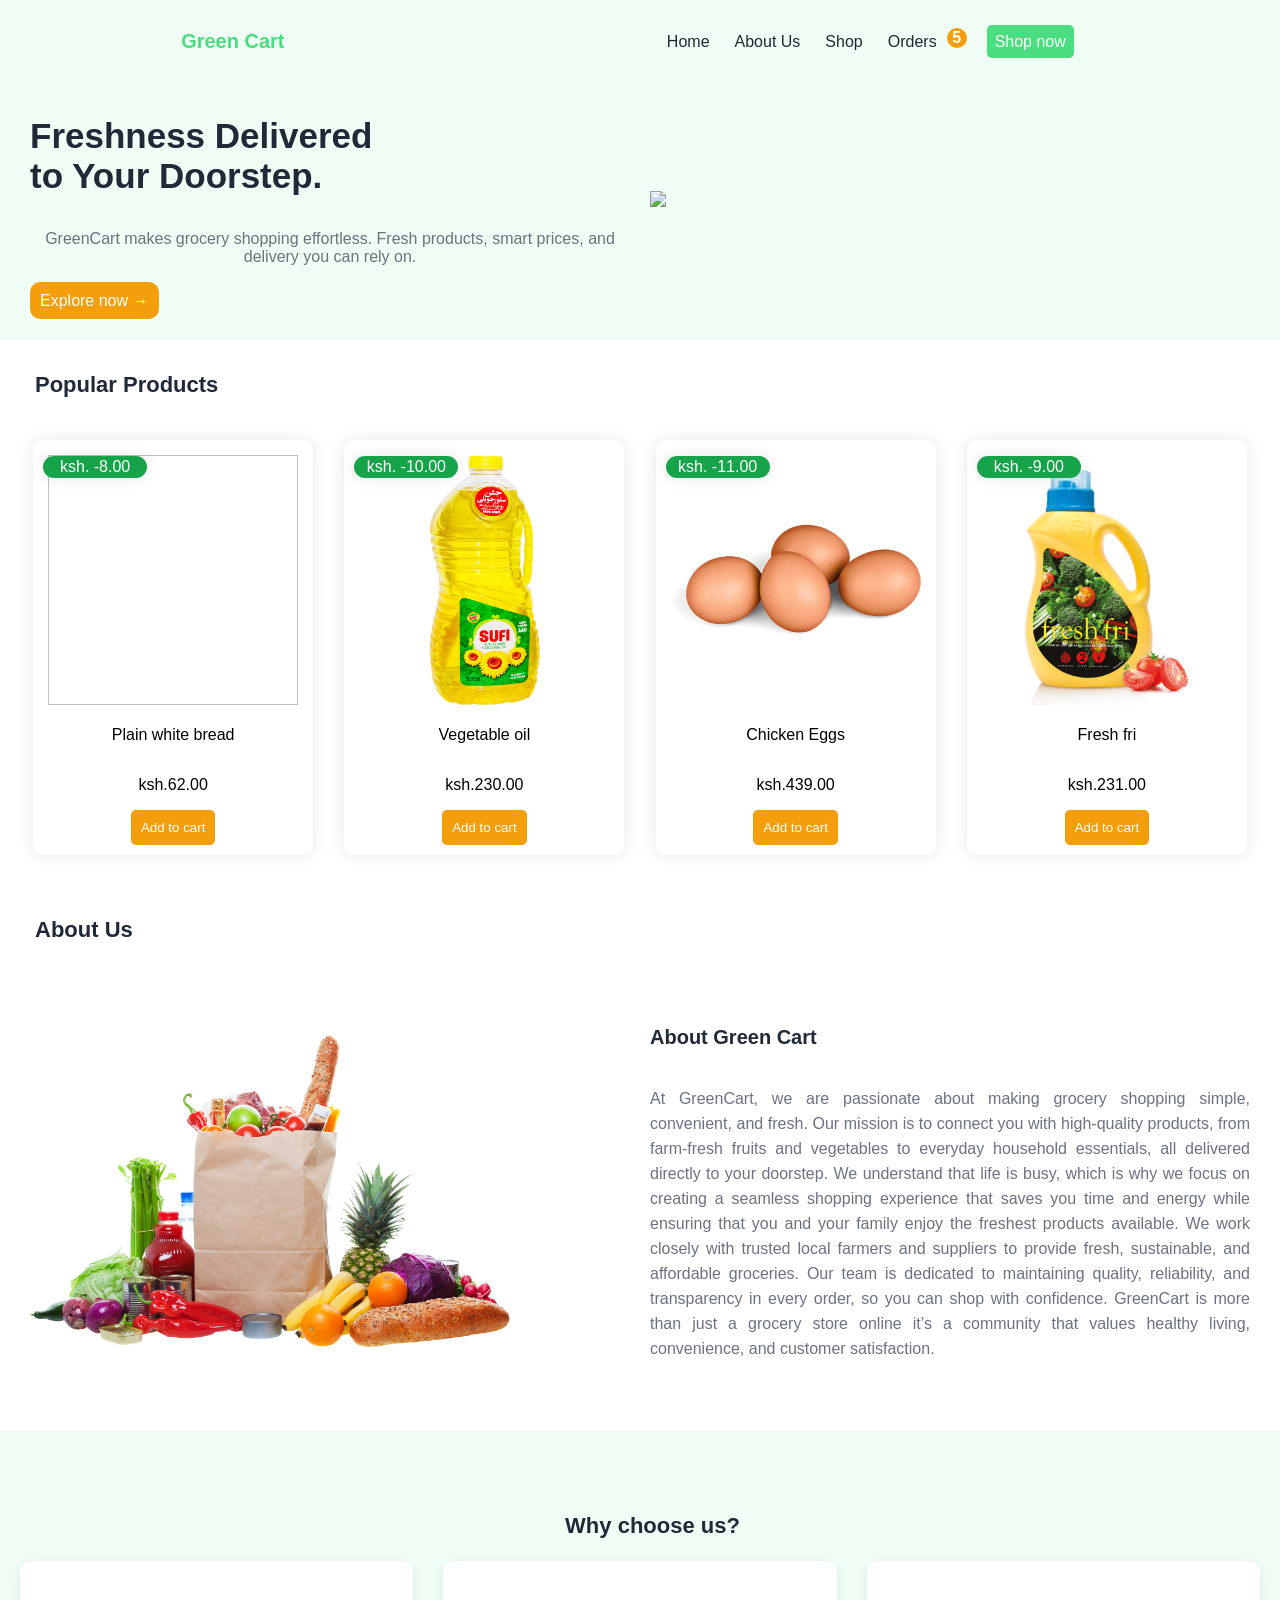
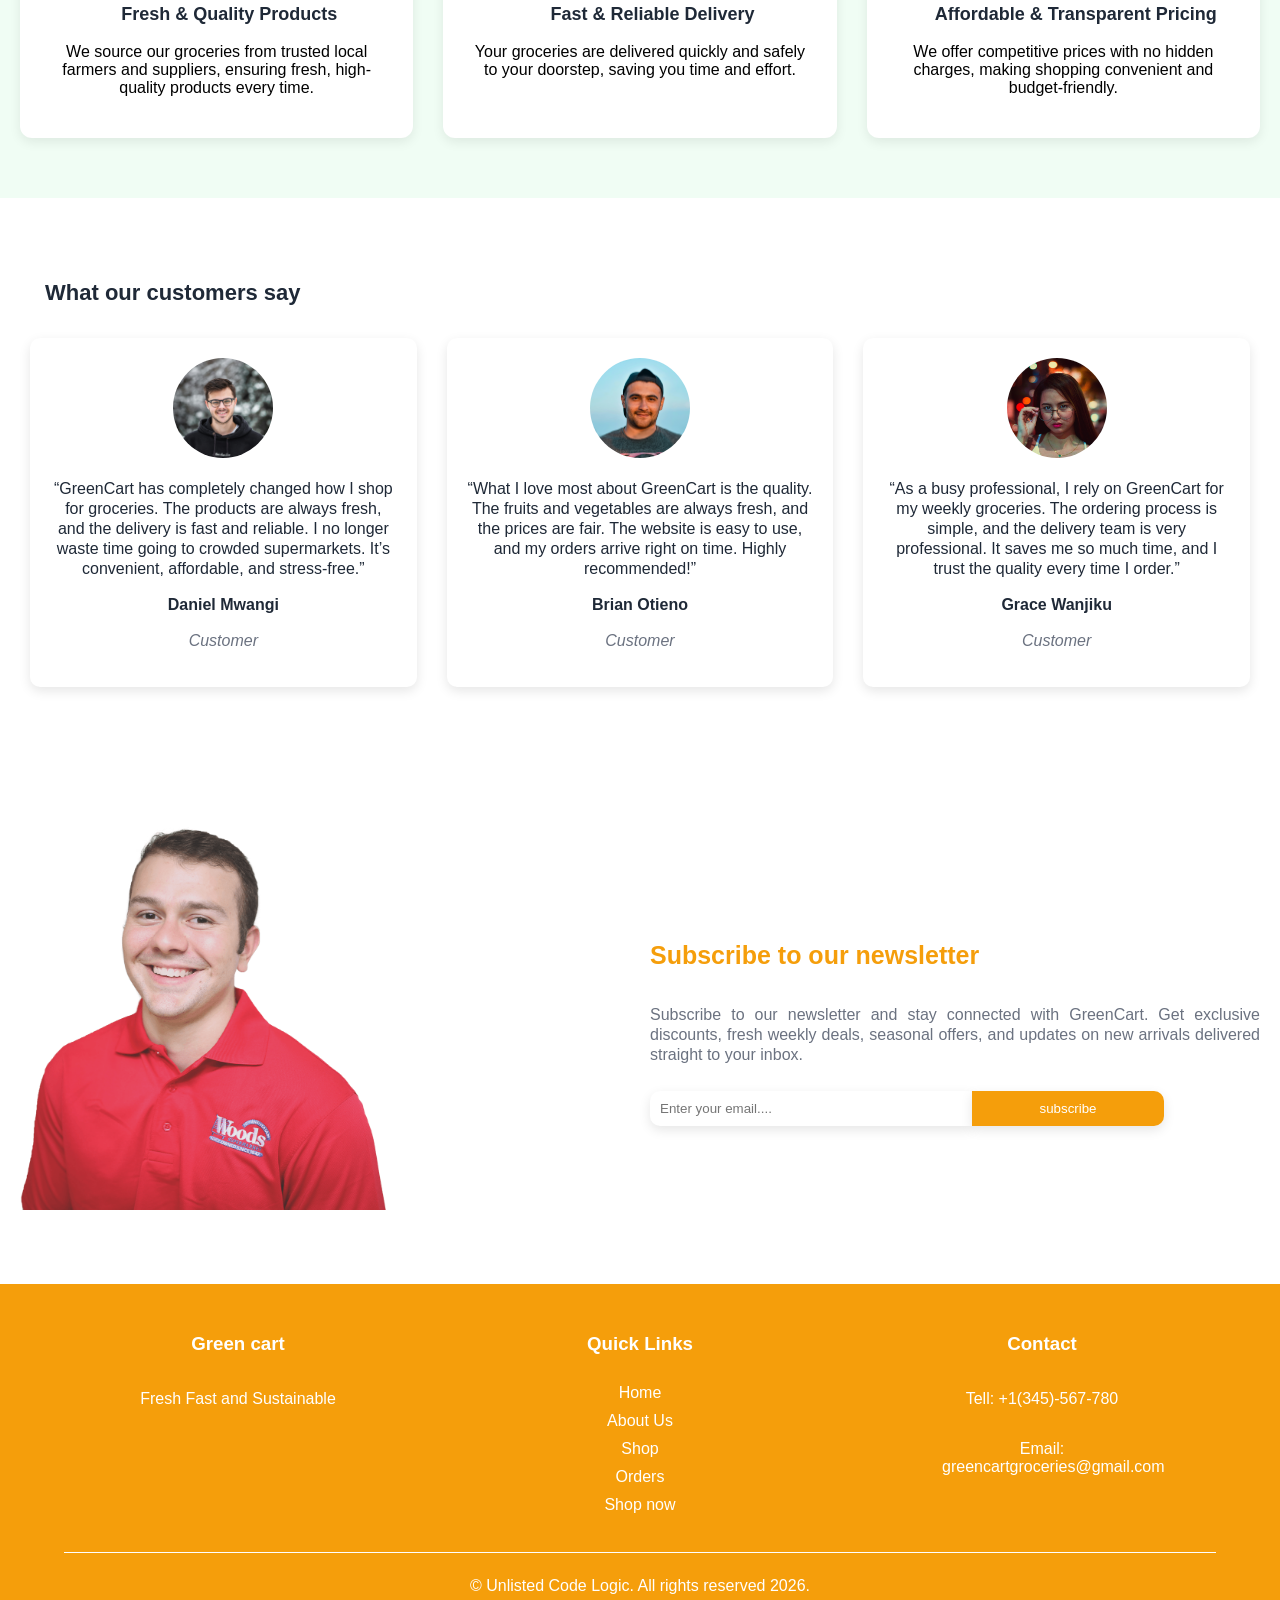
==== index.html @ 82d40ea7 "Added a flaticon" ====
<!doctype html>
<html lang="en">
  <head>
    <meta charset="UTF-8" />
    <meta name="viewport" content="width=device-width, initial-scale=1.0" />
    <title>Green Cart</title>
    <link rel="stylesheet" href="style.css" />
    <link
      rel="stylesheet"
      href="https://cdnjs.cloudflare.com/ajax/libs/font-awesome/7.0.1/css/all.min.css"
    />
    <link rel="shortcut icon" href="images/favicon.png" type="image/x-icon">
  </head>
  <body>
    <div class="container">
      <div class="navbar">
        <div class="logo-container">
          <h3>Green Cart</h3>
        </div>
        <input type="checkbox" id="sidebar-active">
        <label for="sidebar-active"><i class="fa-solid fa-bars-staggered"></i></label>
        <nav>
          <label for="sidebar-active"><i class="fa-solid fa-xmark"></i></label>
          <ul>
            <li><a href="#">Home</a></li>
            <li><a href="#">About Us</a></li>
            <li><a href="#">Shop</a></li>
            <li><a href="#">Orders</a></li>
            <li class="shopping-cart">
              <div class="cart-container">
                <p id="number-of-items">5</p>
                <i class="fa-solid fa-cart-shopping"></i>
              </div>
            </li>
            <li>
              <a href="#" class="shop-now">Shop now</a>
            </li>
          </ul>
        </nav>
      </div>
      <div class="row">
        <div class="col-1">
          <h1>Freshness Delivered <br />to Your Doorstep.</h1>
          <p>
            GreenCart makes grocery shopping effortless. Fresh products, smart
            prices, and delivery you can rely on.
          </p>
          <a href="#">Explore now &#8594;</a>
        </div>
        <div class="col-1">
          <img src="images/hero-image.png" />
        </div>
      </div>
    </div>
    <section class="popular-products">
      <h3>Popular Products</h3>
      <div class="products-container">
        <div class="product">
          <p class="lowered-price">ksh. -8.00</p>
          <img src="images/bread.png" />
          <p class="product-name">Plain white bread</p>
          <div class="rating">
            <i class="fa-solid fa-star"></i>
            <i class="fa-solid fa-star"></i>
            <i class="fa-solid fa-star"></i>
            <i class="fa-solid fa-star"></i>
            <i class="fa-regular fa-star"></i>
          </div>
          <p class="product-price">ksh.62.00</p>
          <button class="add-to-cart">Add to cart</button>
        </div>

        <div class="product">
          <p class="lowered-price">ksh. -10.00</p>
          <img src="images/cooking-oil.png" />
          <p class="product-name">Vegetable oil</p>
          <div class="rating">
            <i class="fa-solid fa-star"></i>
            <i class="fa-solid fa-star"></i>
            <i class="fa-solid fa-star"></i>
            <i class="fa-solid fa-star"></i>
            <i class="fa-regular fa-star"></i>
          </div>
          <p class="product-price">ksh.230.00</p>
          <button class="add-to-cart">Add to cart</button>
        </div>

        <div class="product">
          <p class="lowered-price">ksh. -11.00</p>
          <img src="images/eggs.png" />
          <p class="product-name">Chicken Eggs</p>
          <div class="rating">
            <i class="fa-solid fa-star"></i>
            <i class="fa-solid fa-star"></i>
            <i class="fa-solid fa-star"></i>
            <i class="fa-solid fa-star"></i>
            <i class="fa-regular fa-star"></i>
          </div>
          <p class="product-price">ksh.439.00</p>
          <button class="add-to-cart">Add to cart</button>
        </div>

        <div class="product">
          <p class="lowered-price">ksh. -9.00</p>
          <img src="images/freshfri_cooking-oil.png" />
          <p class="product-name">Fresh fri</p>
          <div class="rating">
            <i class="fa-solid fa-star"></i>
            <i class="fa-solid fa-star"></i>
            <i class="fa-solid fa-star"></i>
            <i class="fa-solid fa-star"></i>
            <i class="fa-regular fa-star"></i>
          </div>
          <p class="product-price">ksh.231.00</p>
          <button class="add-to-cart">Add to cart</button>
        </div>
      </div>
    </section>
    <section class="aboutus" id="aboutus">
      <h3>About Us</h3>
      <div class="row">
        <div class="col-1">
          <img src="images/aboutus.png" />
        </div>
        <div class="col-1">
          <h4>About Green Cart</h4>
          <p>
            At GreenCart, we are passionate about making grocery shopping
            simple, convenient, and fresh. Our mission is to connect you with
            high-quality products, from farm-fresh fruits and vegetables to
            everyday household essentials, all delivered directly to your
            doorstep. We understand that life is busy, which is why we focus on
            creating a seamless shopping experience that saves you time and
            energy while ensuring that you and your family enjoy the freshest
            products available. We work closely with trusted local farmers and
            suppliers to provide fresh, sustainable, and affordable groceries.
            Our team is dedicated to maintaining quality, reliability, and
            transparency in every order, so you can shop with confidence.
            GreenCart is more than just a grocery store online it’s a community
            that values healthy living, convenience, and customer satisfaction.
          </p>
        </div>
      </div>
    </section>
    <section class="why-choose-us">
      <h3>Why choose us?</h3>
      <div class="reasons">
        <div class="reason-card">
          <i class="fas fa-leaf"></i>
          <h3>Fresh & Quality Products</h3>
          <p>
            We source our groceries from trusted local farmers and suppliers,
            ensuring fresh, high-quality products every time.
          </p>
        </div>
        <div class="reason-card">
          <i class="fas fa-truck"></i>
          <h3>Fast & Reliable Delivery</h3>
          <p>
            Your groceries are delivered quickly and safely to your doorstep,
            saving you time and effort.
          </p>
        </div>
        <div class="reason-card">
          <i class="fas fa-wallet"></i>
          <h3>Affordable & Transparent Pricing</h3>
          <p>
            We offer competitive prices with no hidden charges, making shopping
            convenient and budget-friendly.
          </p>
        </div>
      </div>
    </section>
    <section class="testimonial">
      <h3>What our customers say</h3>
      <div class="testimonials">
        <div class="testimonial-card">
          <img src="images/customer-01.jpg" />
          <p>
            “GreenCart has completely changed how I shop for groceries. The
            products are always fresh, and the delivery is fast and reliable. I
            no longer waste time going to crowded supermarkets. It’s convenient,
            affordable, and stress-free.”
          </p>
          <p class="customer-name">Daniel Mwangi</p>
          <p class="customer-role">Customer</p>
        </div>
        <div class="testimonial-card">
          <img src="images/customer-02.jpg" />
          <p>
            “What I love most about GreenCart is the quality. The fruits and
            vegetables are always fresh, and the prices are fair. The website is
            easy to use, and my orders arrive right on time. Highly
            recommended!”
          </p>
          <p class="customer-name">Brian Otieno</p>
          <p class="customer-role">Customer</p>
        </div>
        <div class="testimonial-card">
          <img src="images/customer-03.jpg" />
          <p>
            “As a busy professional, I rely on GreenCart for my weekly
            groceries. The ordering process is simple, and the delivery team is
            very professional. It saves me so much time, and I trust the quality
            every time I order.”
          </p>
          <p class="customer-name">Grace Wanjiku</p>
          <p class="customer-role">Customer</p>
        </div>
      </div>
    </section>
    <section class="newsletter">
      <div class="row">
        <div class="col-1">
          <img src="images/newsletter.png" />
        </div>
        <div class="col-1">
          <h3>Subscribe to our newsletter</h3>
          <p>
            Subscribe to our newsletter and stay connected with GreenCart. Get
            exclusive discounts, fresh weekly deals, seasonal offers, and
            updates on new arrivals delivered straight to your inbox.
          </p>
          <div class="email-container">
            <input type="email" placeholder="Enter your email...." />
            <button>subscribe</button>
          </div>
        </div>
      </div>
    </section>
    <footer>
      <div class="row">
        <div class="green-cart card">
          <h3>Green cart</h3>
          <p>Fresh Fast and Sustainable</p>
        </div>
        <div class="quick-links card">
          <h3>Quick Links</h3>
          <ul>
            <li><a href="#">Home</a></li>
            <li><a href="#">About Us</a></li>
            <li><a href="#">Shop</a></li>
            <li><a href="#">Orders</a></li>
            <li><a href="#">Shop now</a></li>
          </ul>
        </div>
        <div class="contact-info card">
          <h3>Contact</h3>
          <p>Tell: +1(345)-567-780</p>
          <p>Email: greencartgroceries@gmail.com</p>
        </div>
      </div>
      <hr />
      <p>&copy; Unlisted Code Logic. All rights reserved 2026.</p>
    </footer>
    <script src="main.js"></script>
  </body>
</html>
---- style.css ----
:root {
  /* Primary Brand Colors */
  --primary-green: #16a34a;
  --primary-green-hover: #15803d;
  --secondary-green: #4ade80;

  /*  Accent Color */
  --accent-orange: #f59e0b;

  /*  Background Colors */
  --bg-light: #f0fdf4;
  --bg-white: #ffffff;

  /* Text Colors */
  --text-dark: #1f2937;
  --text-muted: #6b7280;

  /*  Border / Subtle UI */
  --border-light: #e5e7eb;
}
::-webkit-scrollbar {
  width: 0;
}
body {
  height: 100vh;
  width: 100vw;
  margin: 0;
  padding: 0;
  overflow: none;
}
.container {
  padding: 10px;
  background: var(--bg-light);
}
.navbar {
  display: flex;
  align-items: center;
  justify-content: space-around;
}
.navbar input {
  display: none;
}
.navbar label {
  display: none;
}
.navbar label i {
  font-size: 22px;
  color: var(--secondary-green);
}
.navbar .logo-container h3 {
  font-family: sans-serif;
  font-weight: bolder;
  font-size: 20px;
  color: var(--secondary-green);
}

nav ul {
  display: flex;
  align-items: center;
}
nav ul .shop-now {
  padding: 8px;
  color: #fff;
  border-radius: 5px;
  background: var(--secondary-green);
}

nav ul li {
  margin-right: 25px;
  list-style-type: none;
  transition: all .1s;
}
nav ul .cart-container {
  position: relative;
  cursor: pointer;
}
nav ul .cart-container p {
  position: absolute;
  background: var(--accent-orange);
  height: 20px;
  width: 20px;
  display: flex;
  align-items: center;
  justify-content: center;
  font-family: sans-serif;
  font-weight: 700;
  color: #fff;
  border-radius: 50%;
  top: -30px;
  right: -5px;
}
nav ul .cart-container i {
  font-size: 22px;
  color: var(--text-muted);
}

nav ul li a {
  text-decoration: none;
  font-family: sans-serif;
  color: var(--text-dark);
}

.row {
  display: flex;
  align-items: center;
  justify-content: space-between;
  padding: 10px;
}
.col-1 {
  flex-basis: 90%;
  padding: 10px;
  min-width: 300px;
}
.col-1 img {
  max-width: 80%;
  padding: 50px 0;
  margin: 0 auto;
}
.col-1 h1 {
  color: var(--text-dark);
  font-family: sans-serif;
  font-size: 35px;
}
.col-1 p {
  font-family: sans-serif;
  color: var(--text-muted);
  padding: 10px 0;
  text-align: center;
}
.col-1 a {
  margin-top: 20px;
  padding: 10px;
  text-decoration: none;
  font-family: sans-serif;
  background-color: var(--accent-orange);
  border-radius: 10px;
  color: #fff;
}
.col-1 a:hover {
  opacity: 0.7;
}

.popular-products {
  padding: 10px;
}
.products-container {
  display: grid;
  place-items: center;
  grid-template-columns: repeat(auto-fit, minmax(250px, 1fr));
  gap: 25px;
  padding: 20px;
}
.popular-products h3 {
  font-family: sans-serif;
  font-size: 22px;
  color: var(--text-dark);
  margin-left: 25px;
}

.products-container .product {
  background: #fff;
  padding: 10px;
  border-radius: 10px;
  display: flex;
  align-items: center;
  flex-direction: column;
  position: relative;
  font-family: sans-serif;
  box-shadow: 0px 0px 15px 0px rgba(0, 0, 0, 0.1);
}
.products-container .product .lowered-price {
  padding: 2px;
  width: 100px;
  position: absolute;
  text-align: center;
  border-radius: 20px;
  color: #fff;
  font-family: sans-serif;
  left: 10px;
  top: 0px;
  box-shadow: 0px 0px 15px 0px rgba(0, 0, 0, 0.1);
  background-color: var(--primary-green);
}
.product .rating .fa-solid {
  color: #ffca2b;
}
.product button {
  padding: 10px;
  border: none;
  outline: none;
  cursor: pointer;
  color: #fff;
  border-radius: 5px;
  background: var(--accent-orange);
}
.product img {
  width: 250px;
  height: 250px;
  object-fit: contain;
  padding: 5px;
}
.aboutus {
  padding: 10px;
}
.aboutus h3 {
  font-family: sans-serif;
  color: var(--text-dark);
  margin-left: 25px;
  font-size: 22px;
}
.aboutus .row .col-1 img {
  width: 80%;
}
.aboutus .row .col-1 h4 {
  font-family: sans-serif;
  color: var(--text-dark);
  font-size: 20px;
}
.aboutus .row .col-1 p {
  text-align: justify;
  line-height: 25px;
}

.why-choose-us {
  padding: 60px 20px;
  background: var(--bg-light);
  text-align: center;
}
.why-choose-us h3 {
  font-family: sans-serif;
  color: var(--text-dark);
  margin-left: 25px;
  font-size: 22px;
}
.why-choose-us .reasons {
  display: grid;
  grid-template-columns: repeat(auto-fit, minmax(250px, 1fr));
  gap: 30px;
}
.reasons .reason-card {
  background: var(--bg-white);
  padding: 25px;
  border-radius: 12px;
  box-shadow: 0 4px 12px rgba(0, 0, 0, 0.08);
  transition: transform 0.2s ease;
  font-family: sans-serif;
}
.reasons .reason-card h3 {
  font-size: 18px;
  color: var(--text-dark);
}
.reasons .reason-card i {
  font-size: 30px;
  color: var(--accent-orange);
}
.testimonial {
  padding: 60px 20px;
  background-color: var(--bg-white);
}
.testimonial h3 {
  font-family: sans-serif;
  color: var(--text-dark);
  margin-left: 25px;
  font-size: 22px;
}

.testimonials {
  display: grid;
  grid-template-columns: repeat(auto-fit, minmax(250px, 1fr));
  gap: 30px;
  padding: 10px;
}
.testimonial-card {
  padding: 20px;
  text-align: center;
  background-color: var(--bg-white);
  font-family: sans-serif;
  color: var(--text-dark);
  border-radius: 10px;
  line-height: 20px;
  box-shadow: 0 4px 12px rgba(0, 0, 0, 0.1);
}
.testimonial-card img {
  height: 100px;
  width: 100px;
  border-radius: 50%;
  object-fit: cover;
}
.testimonial-card .customer-name {
  font-weight: 800;
}
.testimonial-card .customer-role {
  font-style: italic;
  color: var(--text-muted);
}

.newsletter .col-1 img {
  width: 60%;
  margin: 0 auto;
}
.newsletter .col-1 h3 {
  font-size: 25px;
  font-family: sans-serif;
  color: var(--accent-orange);
}
.newsletter .col-1 p {
  color: var(--text-muted);
  line-height: 20px;
  text-align: justify;
}
.newsletter .email-container {
  width: 90%;
  display: flex;
}
.newsletter .email-container input {
  width: 55%;
  padding: 10px;
  border: none;
  outline: none;
  border-bottom-left-radius: 10px;
  border-top-left-radius: 10px;
  box-shadow: 0 4px 12px rgba(0, 0, 0, 0.1);
}
.newsletter .email-container button {
  width: 35%;
  border: none;
  outline: none;
  border-bottom-right-radius: 10px;
  border-top-right-radius: 10px;
  background-color: var(--accent-orange);
  color: #fff;
  cursor: pointer;
  box-shadow: 0 4px 12px rgba(0, 0, 0, 0.1);
}
footer {
  width: 100%;
  display: flex;
  flex-direction: column;
  align-items: center;
  justify-content: center;
  font-family: sans-serif;
  margin: 0 auto;
  background: var(--accent-orange);
}
footer hr {
  width: 90%;
  border: none;
  height: 1px;
  background-color: #fff;
}
footer .row {
  padding: 20px;
}
footer .row .card {
  width: 100%;
  padding: 10px;
  display: flex;
  text-align: center;
  flex-direction: column;
}
footer p {
  color: #fff;
}
footer .row .card h3 {
  color: #fff;
}
footer .row .card p {
  color: #fff;
}

footer .row .quick-links ul {
  width: 40%;
  margin: 0 auto;
  list-style-type: none;
  display: flex;
  gap: 10px;
  flex-direction: column;
  align-items: center;
  justify-content: center;
  padding: 10px;
}
footer .row .quick-links ul a {
  text-decoration: none;
  color: #fff;
}
@media (min-width: 800px) {
  footer .row {
    width: 80%;
    display: flex;
    gap: 30px;
    align-items: center;
  }
  footer .row .card {
    width: 200px;
    height: 200px;
  }
}
@media (max-width: 768px) {
  .navbar nav {
    width: 150px;
    height: auto;
    position: absolute;
    background: var(--bg-white);
    box-shadow: 0 4px 12px rgba(0, 0, 0, 0.1);
    top: 5%;
    right: 10%;
    scale: 0;
    border-top-left-radius: 20px;
    border-bottom-right-radius: 20px;

    transition: all .2s;
  }
  .navbar #sidebar-active:checked ~ nav{
    scale: 1;
  }
    .navbar label{
    display: flex;
    cursor: pointer;
  }
  .navbar nav label {
    font-size: 20px;
    position: absolute;
    padding: 10px;
  }
  .navbar nav .shop-now,
  .shopping-cart {
    display: none;
  }

  .navbar nav ul {
    display: flex;
    flex-direction: column;
    gap: 20px;
  }
  .navbar nav ul li:hover{
    border-bottom: 2px solid var(--accent-orange);
  }

  .row {
    display: flex;
    align-items: center;
    padding: 10px;
    flex-direction: column;
  }
  .col-1 {
    display: flex;
    align-items: center;
    flex-direction: column;
  }
}
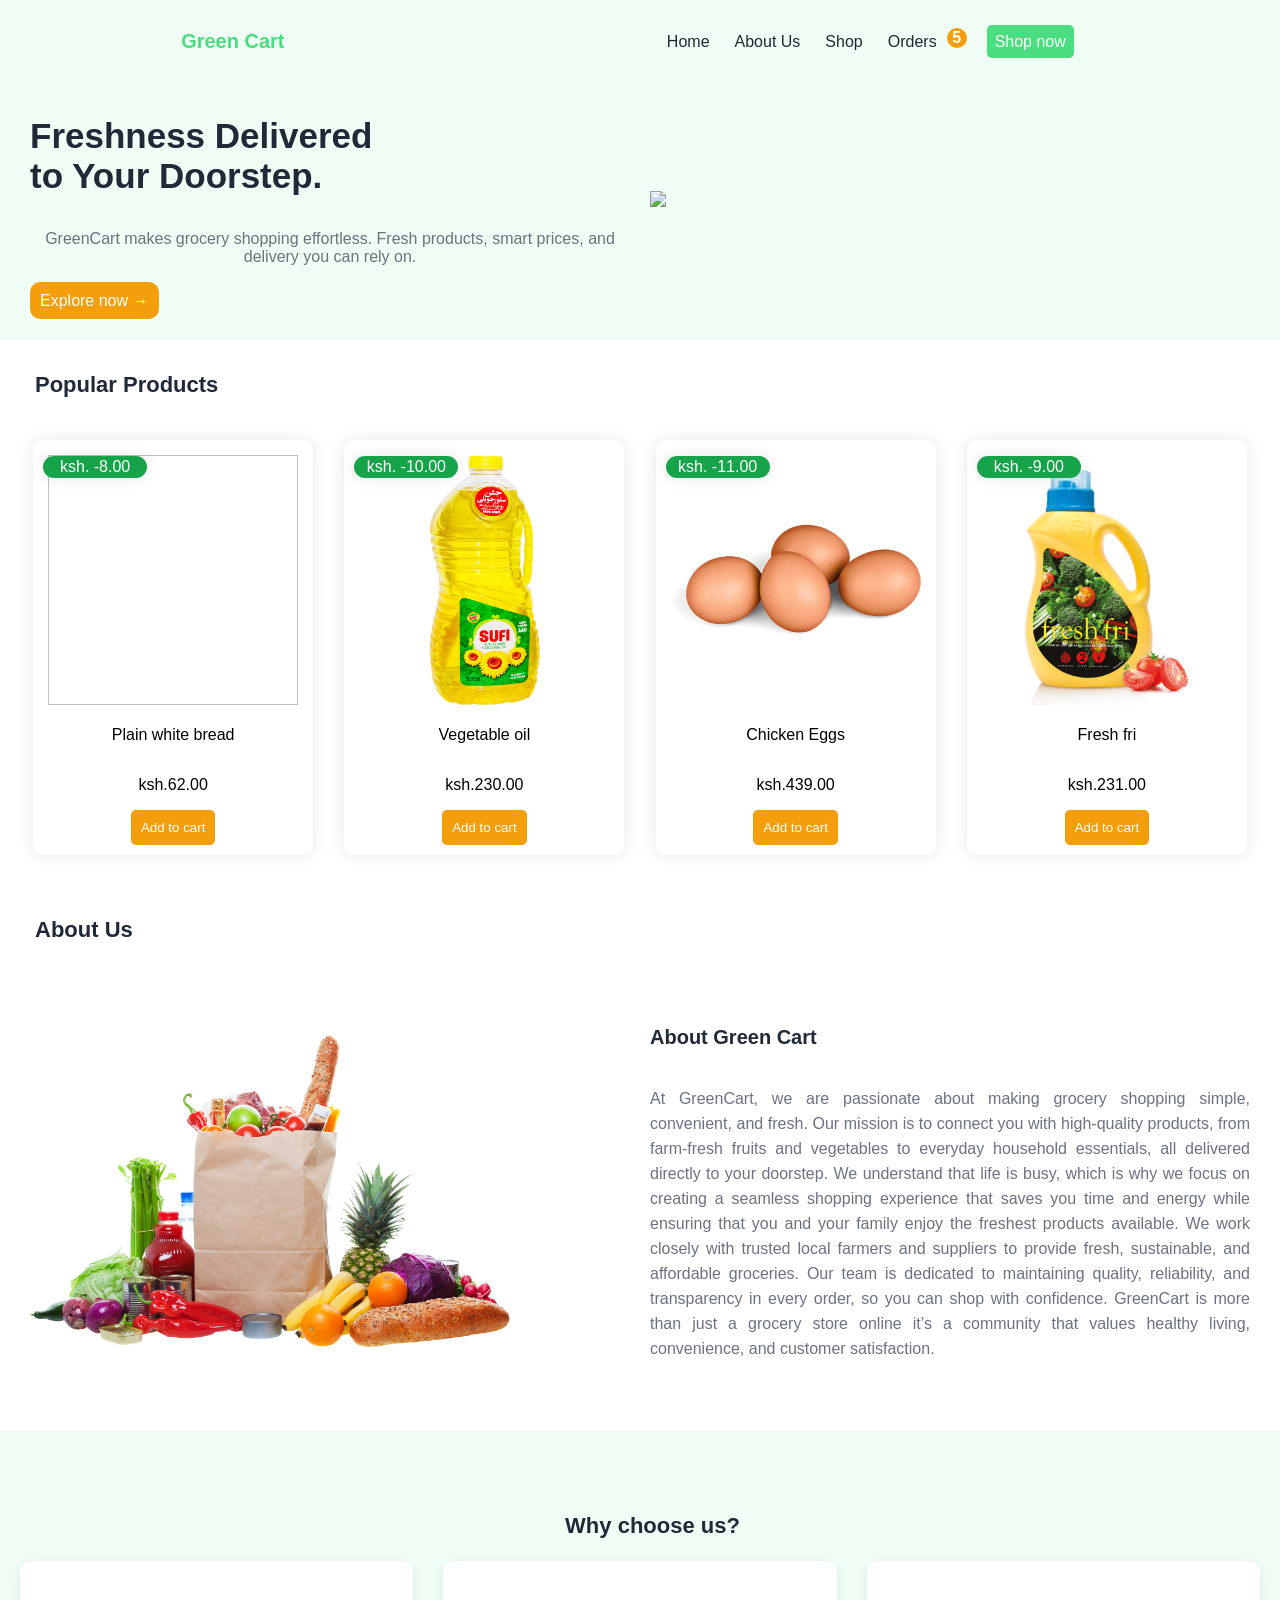
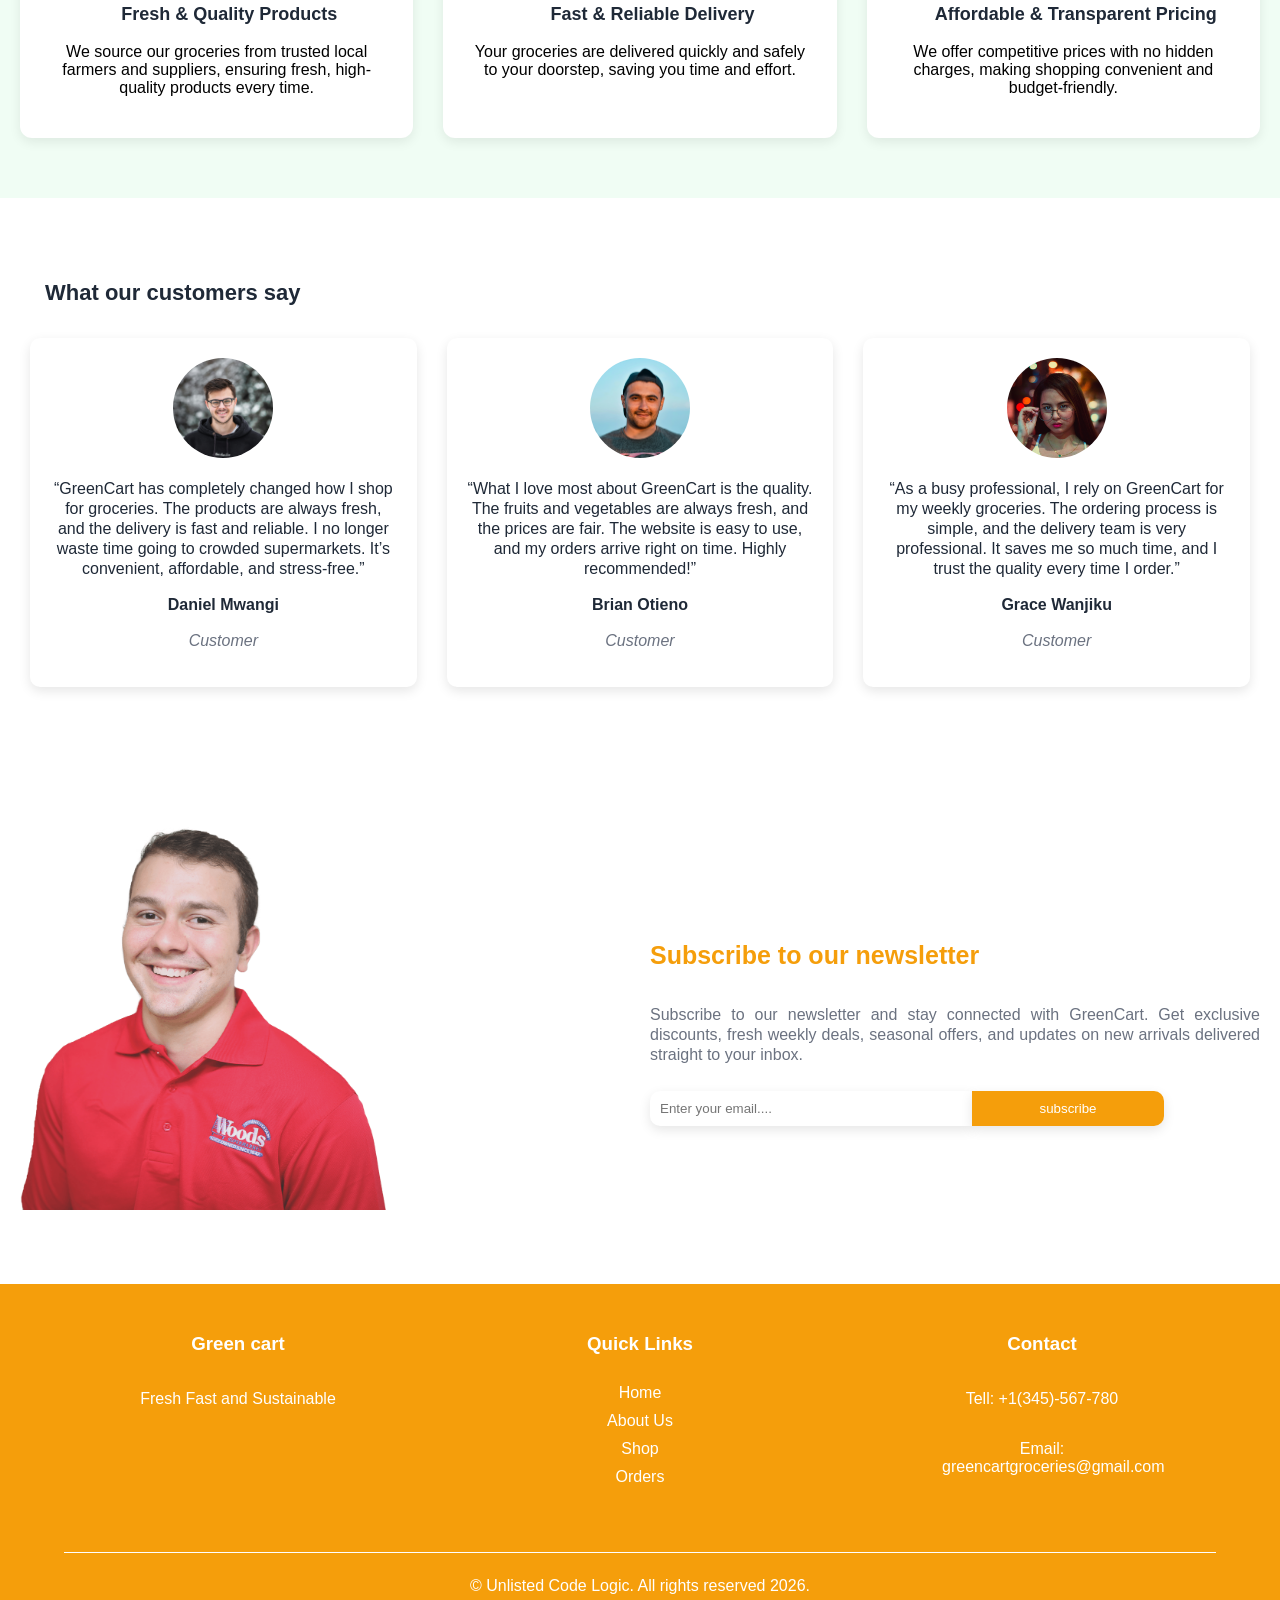
==== commit 6f02c657: "update" ====
--- a/index.html
+++ b/index.html
@@ -23,9 +23,9 @@
           <label for="sidebar-active"><i class="fa-solid fa-xmark"></i></label>
           <ul>
             <li><a href="#">Home</a></li>
-            <li><a href="#">About Us</a></li>
-            <li><a href="#">Shop</a></li>
-            <li><a href="#">Orders</a></li>
+            <li><a href="#aboutus">About Us</a></li>
+            <li><a href="products.html">Shop</a></li>
+            <li><a href="cart.html">Orders</a></li>
             <li class="shopping-cart">
               <div class="cart-container">
                 <p id="number-of-items">5</p>
@@ -33,7 +33,7 @@
               </div>
             </li>
             <li>
-              <a href="#" class="shop-now">Shop now</a>
+              <a href="products.html" class="shop-now">Shop now</a>
             </li>
           </ul>
         </nav>
@@ -239,9 +239,8 @@
           <ul>
             <li><a href="#">Home</a></li>
             <li><a href="#">About Us</a></li>
-            <li><a href="#">Shop</a></li>
+            <li><a href="products.html">Shop</a></li>
             <li><a href="#">Orders</a></li>
-            <li><a href="#">Shop now</a></li>
           </ul>
         </div>
         <div class="contact-info card">
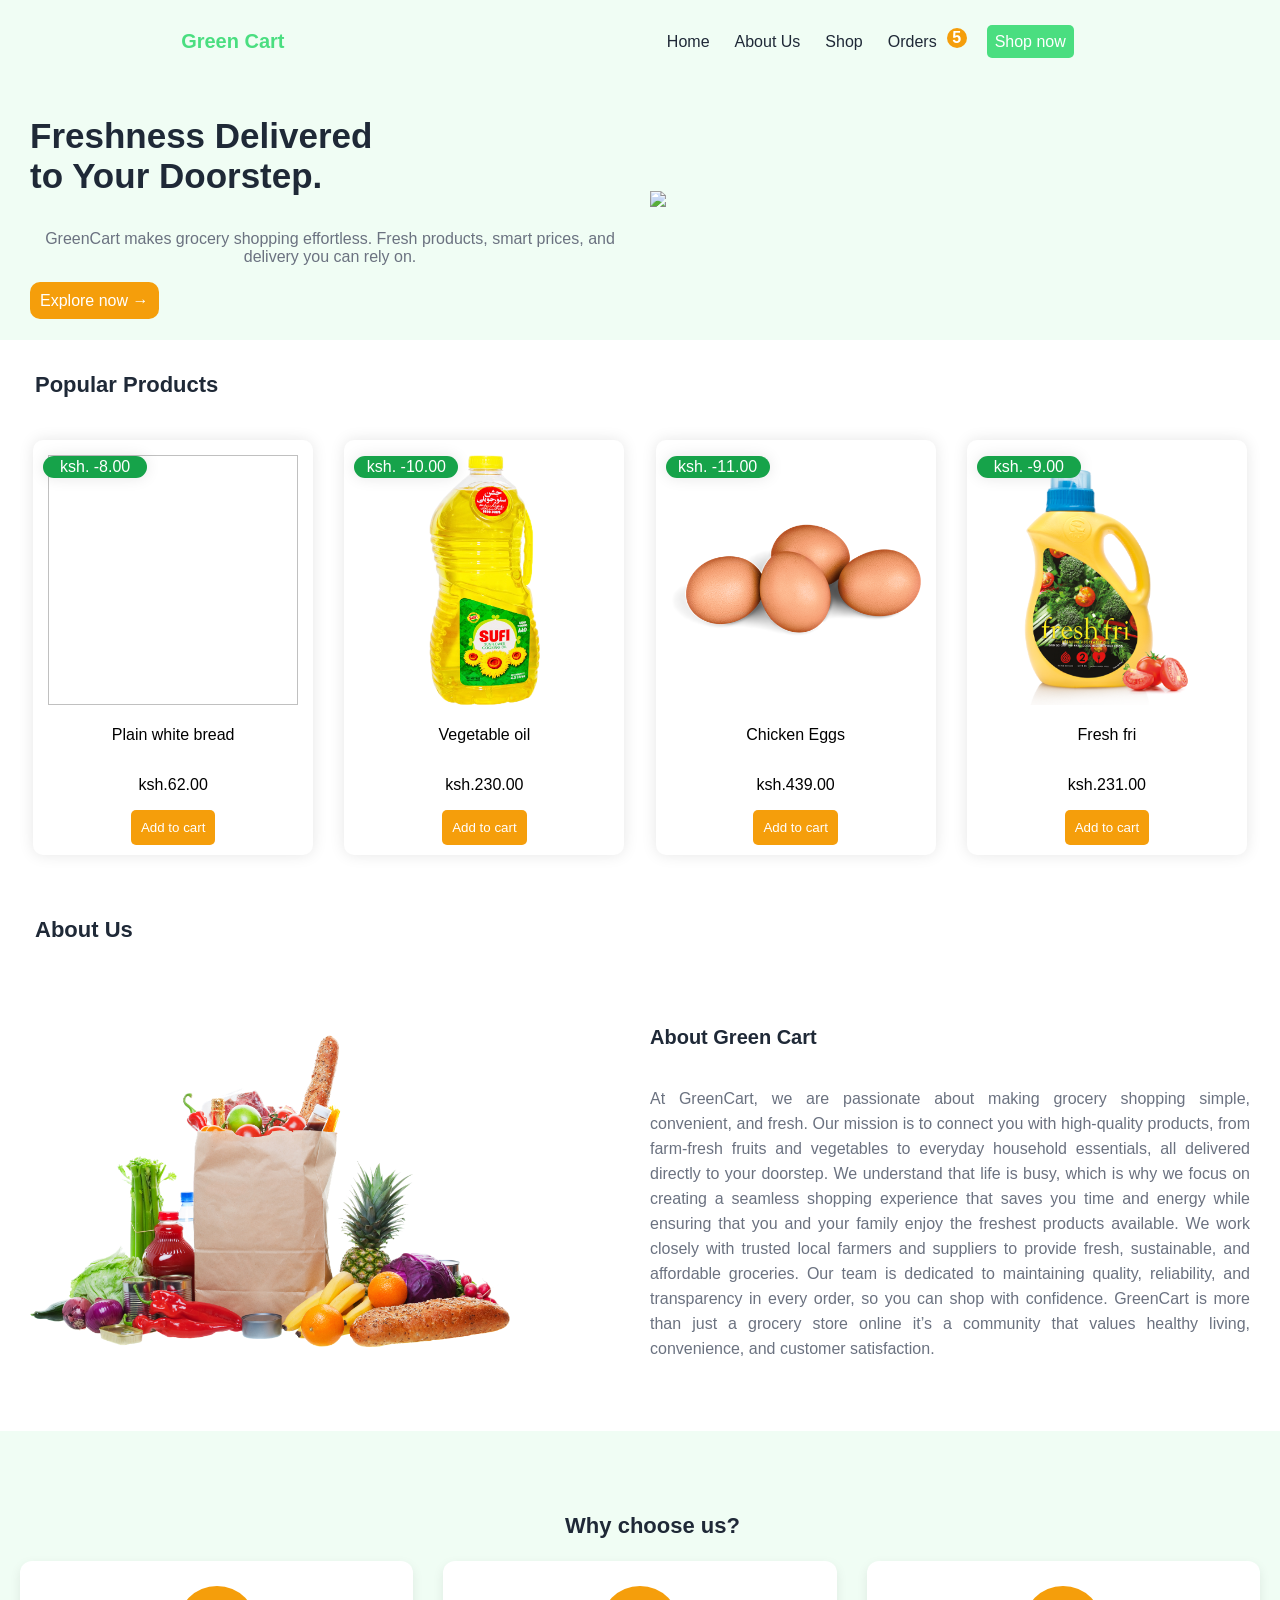
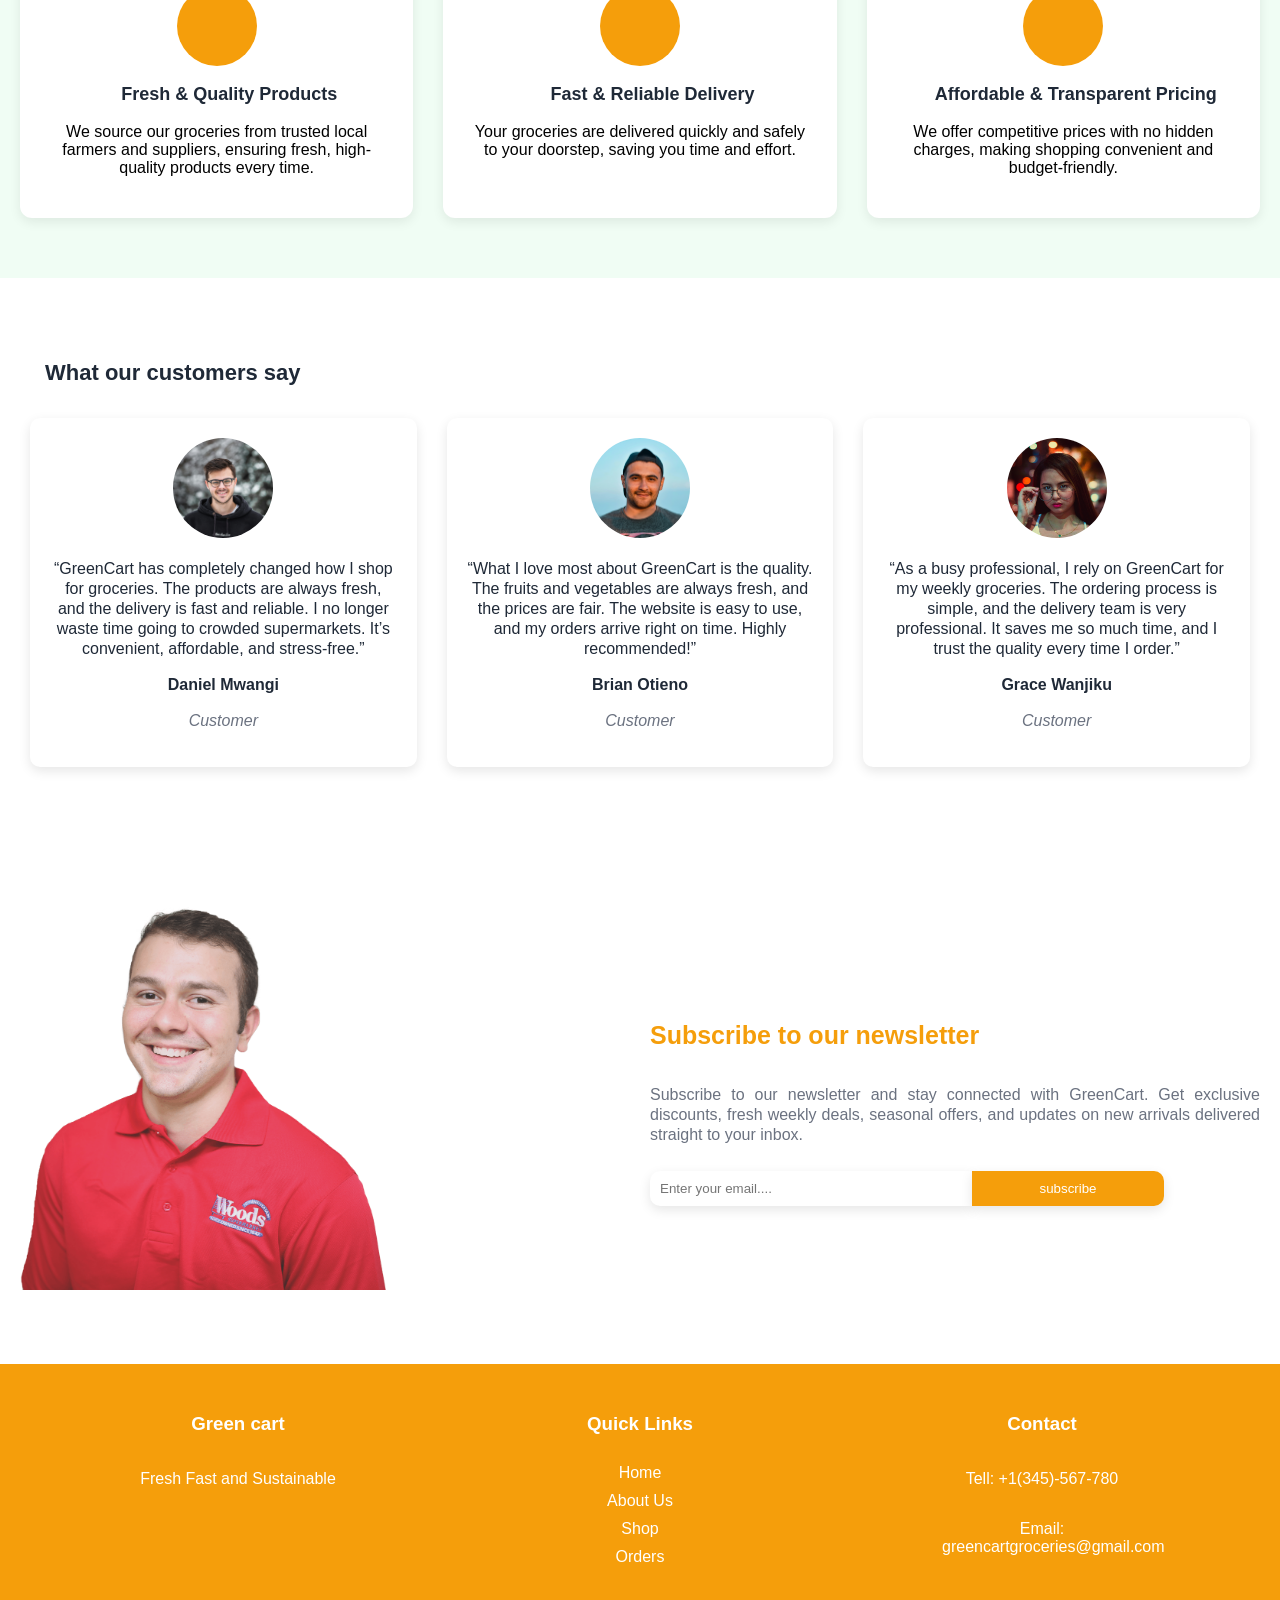
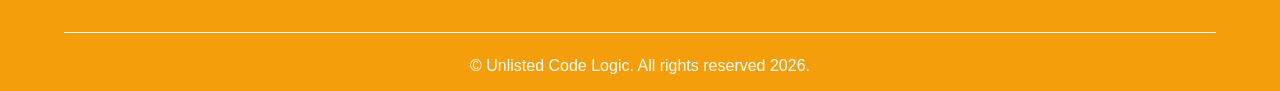
==== commit 0f0bf7fc: "update on products page" ====
--- a/index.html
+++ b/index.html
@@ -238,9 +238,9 @@
           <h3>Quick Links</h3>
           <ul>
             <li><a href="#">Home</a></li>
-            <li><a href="#">About Us</a></li>
+            <li><a href="#aboutus">About Us</a></li>
             <li><a href="products.html">Shop</a></li>
-            <li><a href="#">Orders</a></li>
+            <li><a href="cart.html">Orders</a></li>
           </ul>
         </div>
         <div class="contact-info card">
--- a/style.css
+++ b/style.css
@@ -68,7 +68,7 @@
 nav ul li {
   margin-right: 25px;
   list-style-type: none;
-  transition: all .1s;
+  transition: all 0.1s;
 }
 nav ul .cart-container {
   position: relative;
@@ -244,15 +244,25 @@
   box-shadow: 0 4px 12px rgba(0, 0, 0, 0.08);
   transition: transform 0.2s ease;
   font-family: sans-serif;
+  text-align: center;
+
 }
 .reasons .reason-card h3 {
   font-size: 18px;
   color: var(--text-dark);
 }
 .reasons .reason-card i {
+  height: 80px;
+  width: 80px;
   font-size: 30px;
-  color: var(--accent-orange);
-}
+  border-radius: 50%;
+  background: var(--accent-orange);
+  color:#fff;
+  display: flex;
+  align-items: center;
+  justify-content: center; 
+  margin: 0 auto;
+} 
 .testimonial {
   padding: 60px 20px;
   background-color: var(--bg-white);
@@ -408,12 +418,12 @@
     border-top-left-radius: 20px;
     border-bottom-right-radius: 20px;
 
-    transition: all .2s;
-  }
-  .navbar #sidebar-active:checked ~ nav{
+    transition: all 0.2s;
+  }
+  .navbar #sidebar-active:checked ~ nav {
     scale: 1;
   }
-    .navbar label{
+  .navbar label {
     display: flex;
     cursor: pointer;
   }
@@ -432,7 +442,7 @@
     flex-direction: column;
     gap: 20px;
   }
-  .navbar nav ul li:hover{
+  .navbar nav ul li:hover {
     border-bottom: 2px solid var(--accent-orange);
   }
 
@@ -448,3 +458,76 @@
     flex-direction: column;
   }
 }
+.categories {
+  padding: 60px 20px;
+  display: flex;
+  align-items: center;
+  flex-direction: column;
+  justify-content: center;
+  gap: 20px;
+}
+.categories .category-buttons {
+  display: flex;
+  gap: 15px;
+  flex-wrap: wrap;
+  align-items: center;
+  padding: 10px;
+}
+.categories .products-container-02{
+  padding: 60px 20px;
+}
+.categories .category-buttons button {
+  padding: 15px;
+  font-family: sans-serif;
+  border: none;
+  outline: none;
+  border-radius: 8px;
+  color: var(--text-dark);
+  background: var(--bg-white);
+  cursor: pointer;
+  transition: all .2s;
+  box-shadow: 0 4px 12px rgba(0, 0, 0, 0.1);
+}
+.categories .category-buttons button:hover {
+  color: #fff;
+  background: var(--accent-orange);
+}
+
+.categories .category-buttons .active{
+  color: #fff;
+  background-color: var(--accent-orange);
+}
+
+.products-container-02 {
+  width: 100%;
+  display: grid;
+  place-items: center;
+  grid-template-columns: repeat(auto-fit, minmax(250px, 1fr));
+  gap: 25px;
+  padding: 20px;
+}
+
+.products-container-02 .product {
+  background: #fff;
+  padding: 10px;
+  border-radius: 10px;
+  display: flex;
+  align-items: center;
+  flex-direction: column;
+  position: relative;
+  font-family: sans-serif;
+  box-shadow: 0px 0px 15px 0px rgba(0, 0, 0, 0.1);
+}
+.products-container-02 .product .lowered-price {
+  padding: 2px;
+  width: 100px;
+  position: absolute;
+  text-align: center;
+  border-radius: 20px;
+  color: #fff;
+  font-family: sans-serif;
+  left: 10px;
+  top: 0px;
+  box-shadow: 0px 0px 15px 0px rgba(0, 0, 0, 0.1);
+  background-color: var(--primary-green);
+}
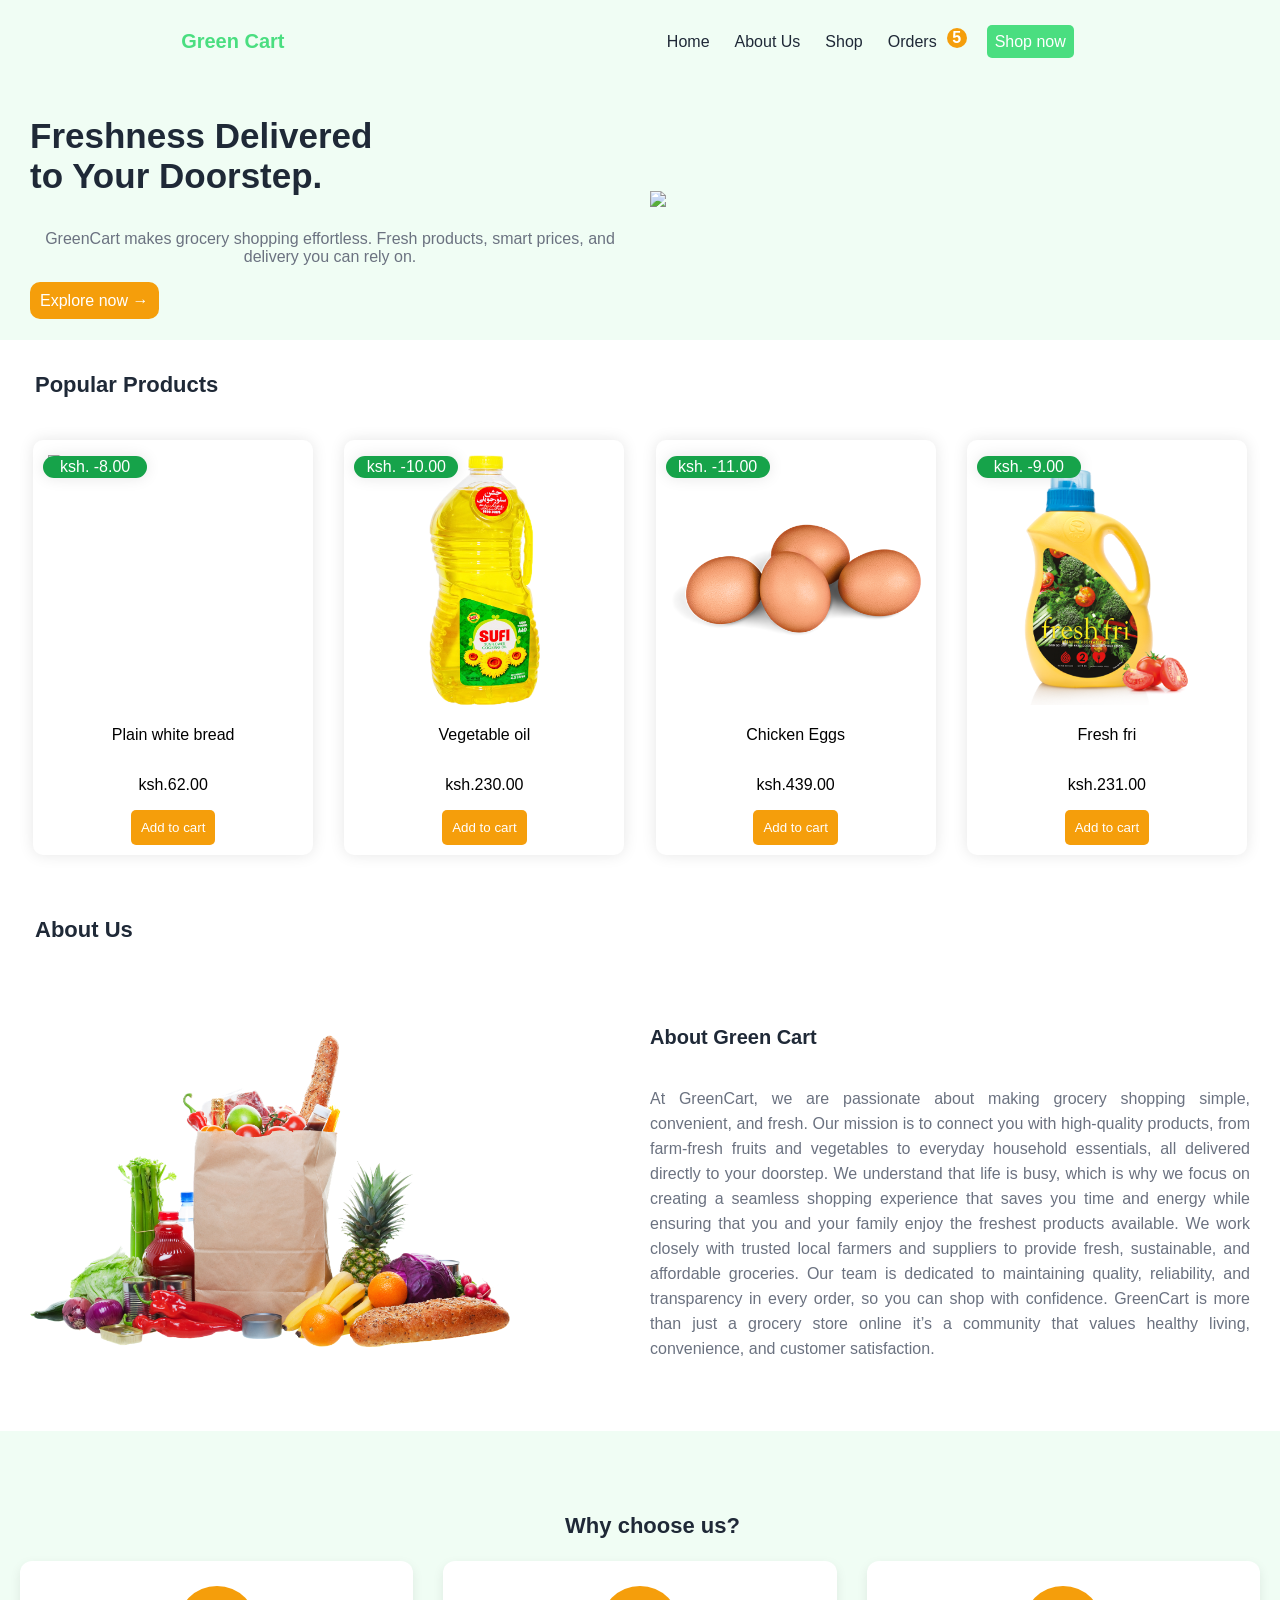
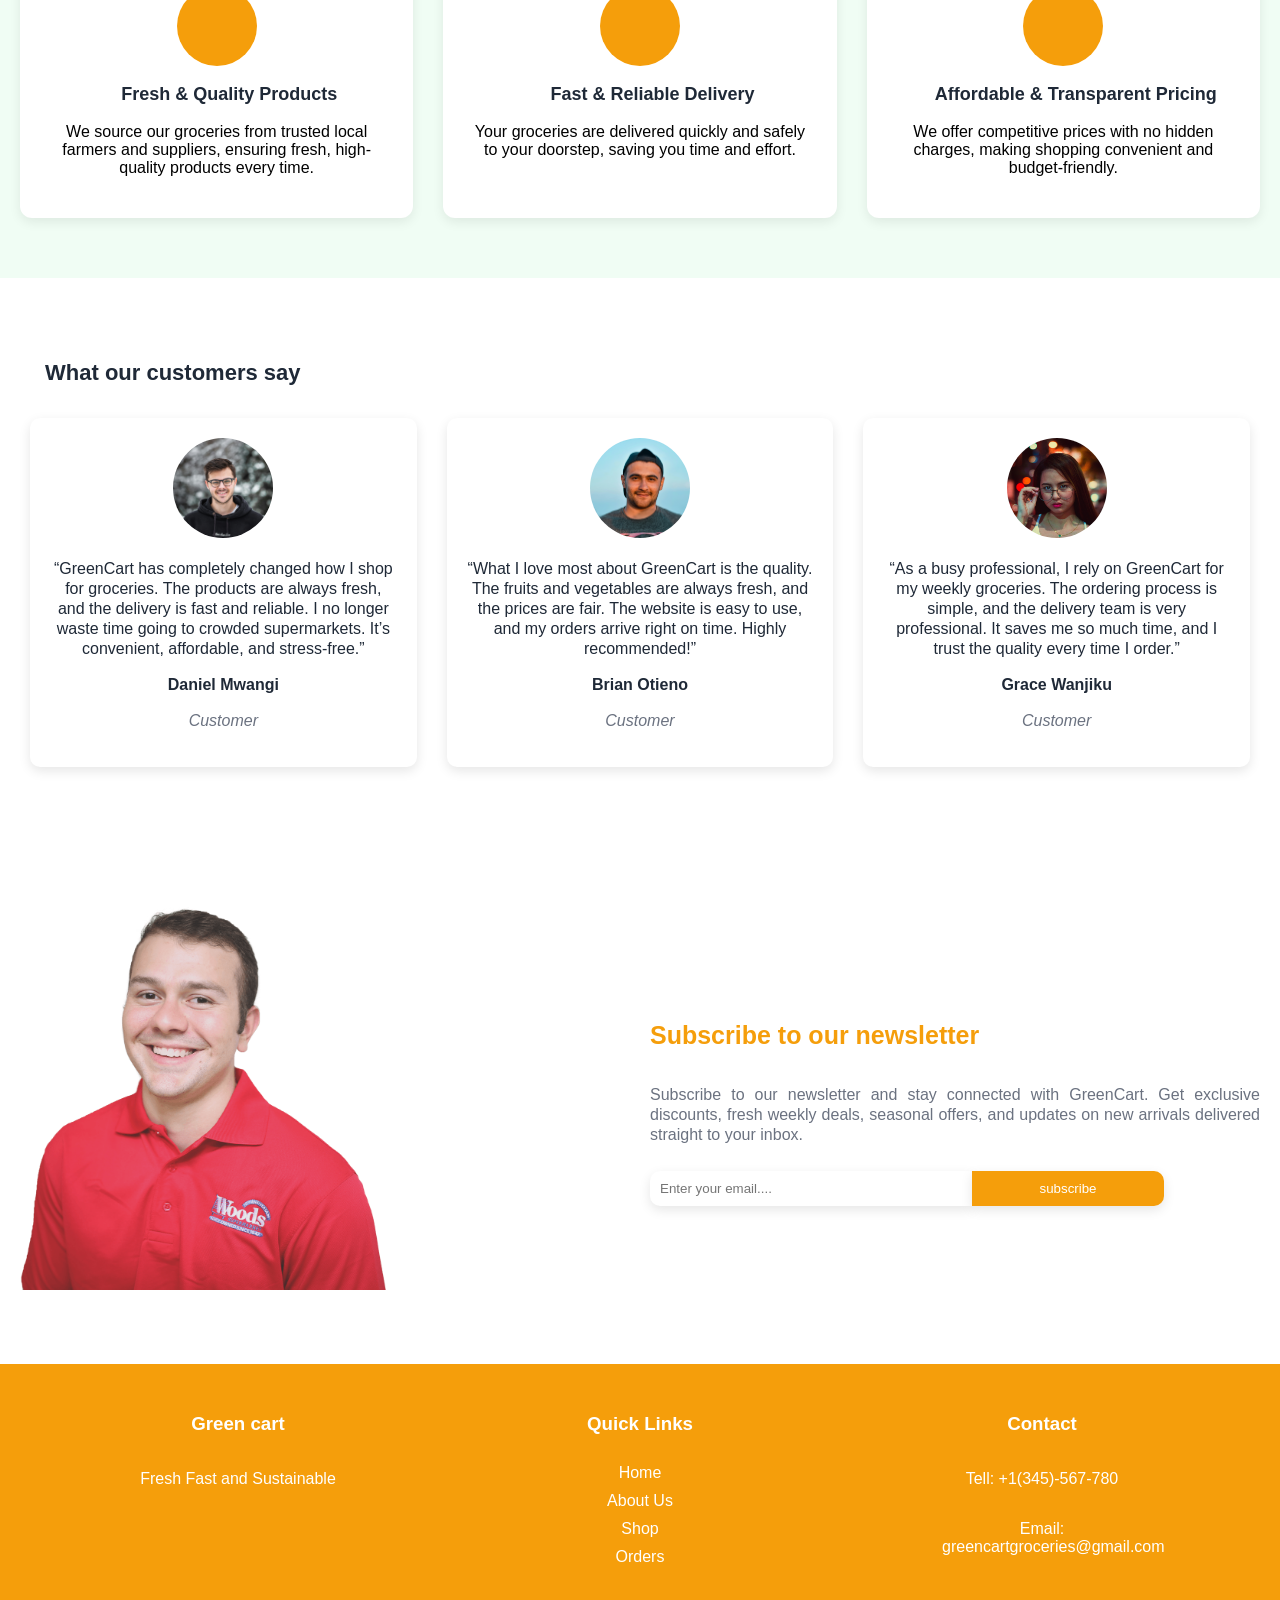
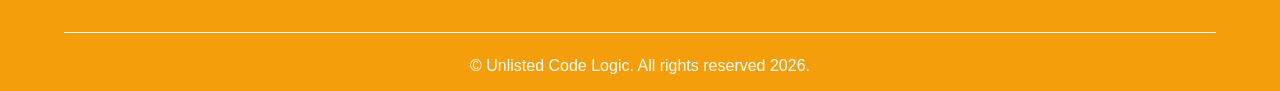
==== commit ce776e85: "update on cart.html page" ====
--- a/index.html
+++ b/index.html
@@ -9,7 +9,7 @@
       rel="stylesheet"
       href="https://cdnjs.cloudflare.com/ajax/libs/font-awesome/7.0.1/css/all.min.css"
     />
-    <link rel="shortcut icon" href="images/favicon.png" type="image/x-icon">
+    <link rel="shortcut icon" href="images/favicon.png" type="image/x-icon" />
   </head>
   <body>
     <div class="container">
@@ -17,8 +17,10 @@
         <div class="logo-container">
           <h3>Green Cart</h3>
         </div>
-        <input type="checkbox" id="sidebar-active">
-        <label for="sidebar-active"><i class="fa-solid fa-bars-staggered"></i></label>
+        <input type="checkbox" id="sidebar-active" />
+        <label for="sidebar-active"
+          ><i class="fa-solid fa-bars-staggered"></i
+        ></label>
         <nav>
           <label for="sidebar-active"><i class="fa-solid fa-xmark"></i></label>
           <ul>
@@ -57,7 +59,7 @@
       <div class="products-container">
         <div class="product">
           <p class="lowered-price">ksh. -8.00</p>
-          <img src="images/bread.png" />
+          <img src="images/bread.png" alt="." />
           <p class="product-name">Plain white bread</p>
           <div class="rating">
             <i class="fa-solid fa-star"></i>
@@ -72,7 +74,7 @@
 
         <div class="product">
           <p class="lowered-price">ksh. -10.00</p>
-          <img src="images/cooking-oil.png" />
+          <img src="images/cooking-oil.png" alt="."/>
           <p class="product-name">Vegetable oil</p>
           <div class="rating">
             <i class="fa-solid fa-star"></i>
@@ -87,7 +89,7 @@
 
         <div class="product">
           <p class="lowered-price">ksh. -11.00</p>
-          <img src="images/eggs.png" />
+          <img src="images/eggs.png" alt="." />
           <p class="product-name">Chicken Eggs</p>
           <div class="rating">
             <i class="fa-solid fa-star"></i>
@@ -102,7 +104,7 @@
 
         <div class="product">
           <p class="lowered-price">ksh. -9.00</p>
-          <img src="images/freshfri_cooking-oil.png" />
+          <img src="images/freshfri_cooking-oil.png" alt="." />
           <p class="product-name">Fresh fri</p>
           <div class="rating">
             <i class="fa-solid fa-star"></i>
@@ -120,7 +122,7 @@
       <h3>About Us</h3>
       <div class="row">
         <div class="col-1">
-          <img src="images/aboutus.png" />
+          <img src="images/aboutus.png" alt="." />
         </div>
         <div class="col-1">
           <h4>About Green Cart</h4>
@@ -175,7 +177,7 @@
       <h3>What our customers say</h3>
       <div class="testimonials">
         <div class="testimonial-card">
-          <img src="images/customer-01.jpg" />
+          <img src="images/customer-01.jpg" alt="." />
           <p>
             “GreenCart has completely changed how I shop for groceries. The
             products are always fresh, and the delivery is fast and reliable. I
@@ -186,7 +188,7 @@
           <p class="customer-role">Customer</p>
         </div>
         <div class="testimonial-card">
-          <img src="images/customer-02.jpg" />
+          <img src="images/customer-02.jpg" alt="." />
           <p>
             “What I love most about GreenCart is the quality. The fruits and
             vegetables are always fresh, and the prices are fair. The website is
@@ -197,7 +199,7 @@
           <p class="customer-role">Customer</p>
         </div>
         <div class="testimonial-card">
-          <img src="images/customer-03.jpg" />
+          <img src="images/customer-03.jpg" alt="." />
           <p>
             “As a busy professional, I rely on GreenCart for my weekly
             groceries. The ordering process is simple, and the delivery team is
@@ -212,7 +214,7 @@
     <section class="newsletter">
       <div class="row">
         <div class="col-1">
-          <img src="images/newsletter.png" />
+          <img src="images/newsletter.png" alt="." />
         </div>
         <div class="col-1">
           <h3>Subscribe to our newsletter</h3>
--- a/style.css
+++ b/style.css
@@ -257,7 +257,7 @@
   font-size: 30px;
   border-radius: 50%;
   background: var(--accent-orange);
-  color:#fff;
+  color:#fff; 
   display: flex;
   align-items: center;
   justify-content: center; 
@@ -530,4 +530,76 @@
   top: 0px;
   box-shadow: 0px 0px 15px 0px rgba(0, 0, 0, 0.1);
   background-color: var(--primary-green);
-}+}
+.cart-section{
+  max-width: 70%;
+  padding: 20px 20px;
+  margin: 0 auto;
+}
+.cart-section h3{
+  font-family: sans-serif;
+  color: var(--text-dark);
+  text-align: center;
+  font-size: 22px;
+}
+
+.cart-section .shopping-cart-container{
+  padding: 20px 20px;
+  display: flex;
+  gap: 10px;
+  flex-direction: column;
+}
+.cart-section .shopping-cart-container .cart-product{
+  padding: 10px;
+  display: flex;
+  gap: 10px;
+  font-family: sans-serif;
+  justify-content: space-around;
+  border-bottom: 1px solid var(--text-muted);
+}
+.shopping-cart-container .cart-product img{
+  height: 80px;
+  width: 80px;
+  object-fit: cover;
+}
+
+ .cart-product .cart-product-name{
+  font-weight: 800;
+  color: var(--text-dark);
+}
+.cart-product .order-info button{
+padding: 10px;
+border: none;
+outline: none;
+color: #fff;
+border-radius: 5px;
+cursor: pointer;
+background: var(--accent-orange);
+}
+.cart-product .order-info button:hover{
+  opacity: .9;
+}
+.cart-section .submit-info{
+  padding: 10px;
+}
+.cart-section .submit-info p{
+  font-family: sans-serif;
+  color: var(--text-muted);
+  font-weight: 700;
+  font-size: 20px;
+}
+.cart-section .submit-info button{
+  padding: 10px;
+border: none;
+outline: none;
+color: #fff;
+border-radius: 5px;
+cursor: pointer;
+background: var(--primary-green-hover);
+}
+.cart-section .submit-info button:hover{
+  opacity: .8;
+}
+
+
+
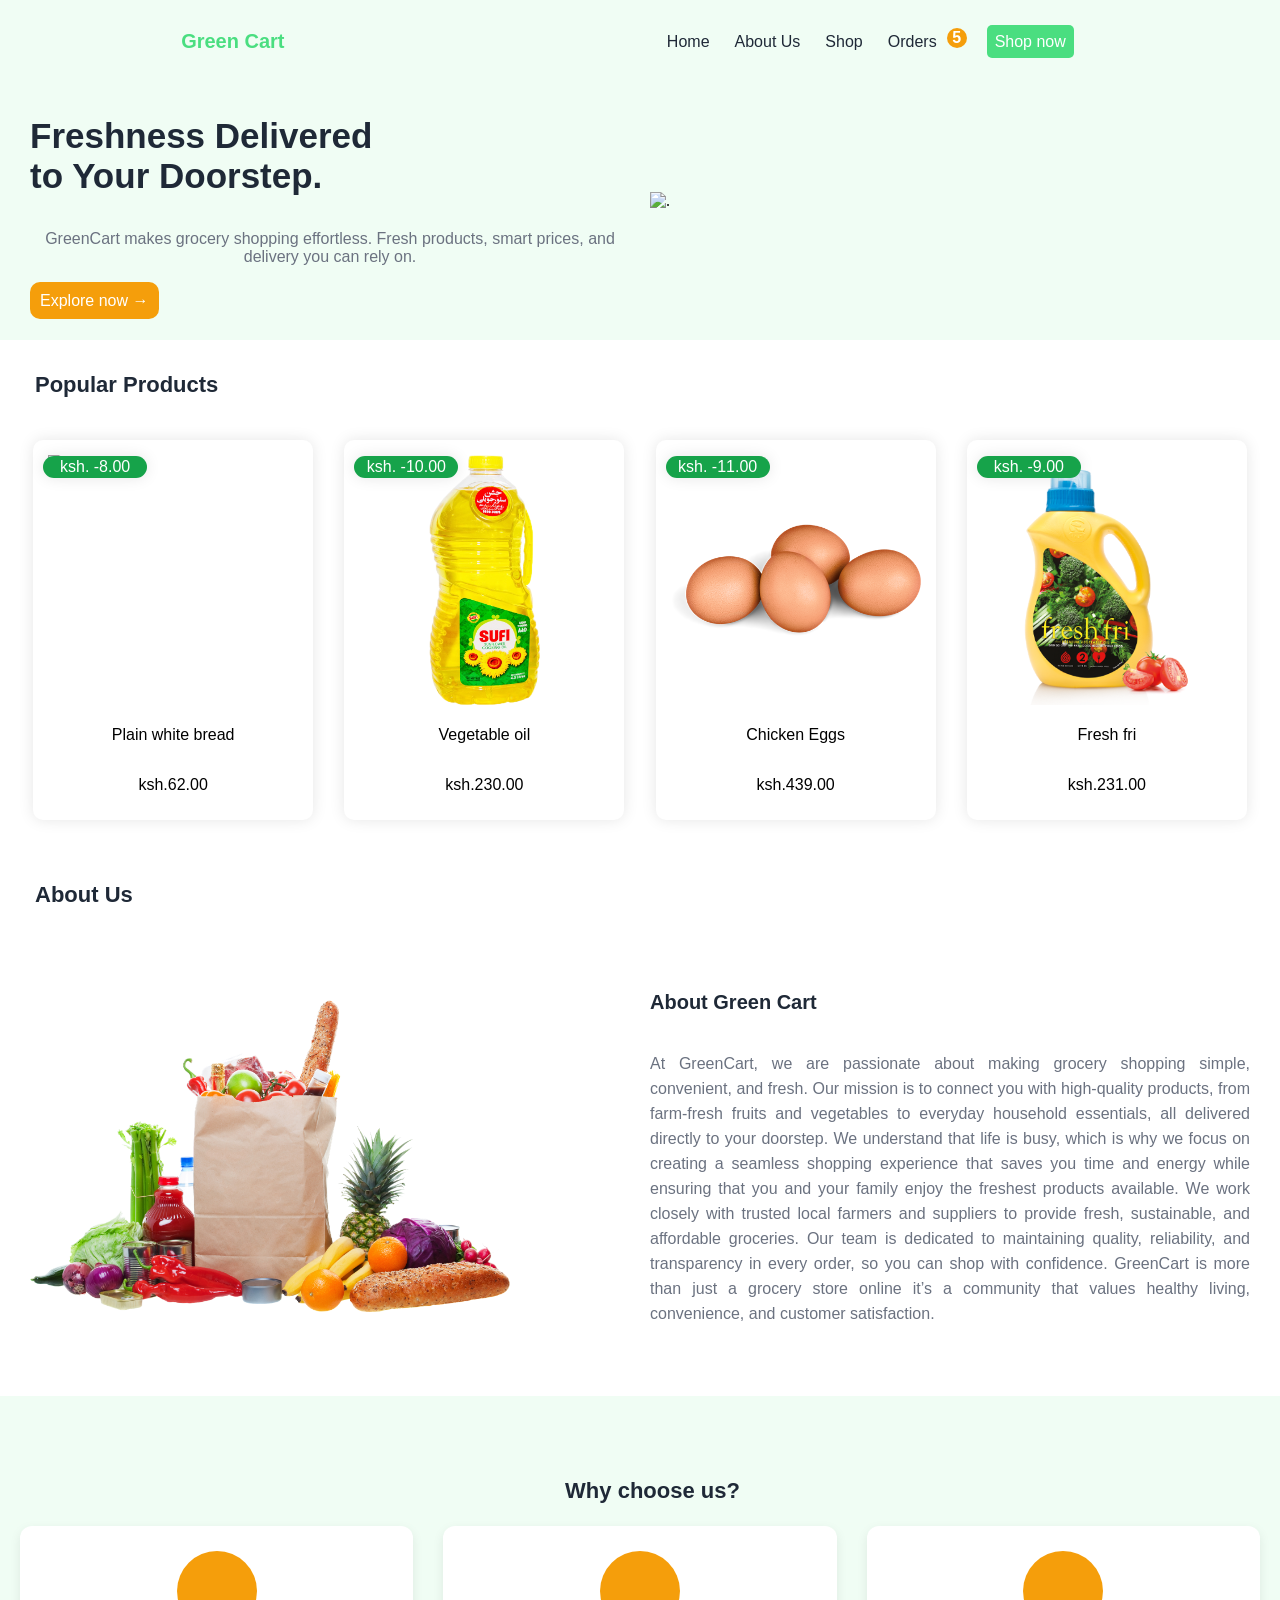
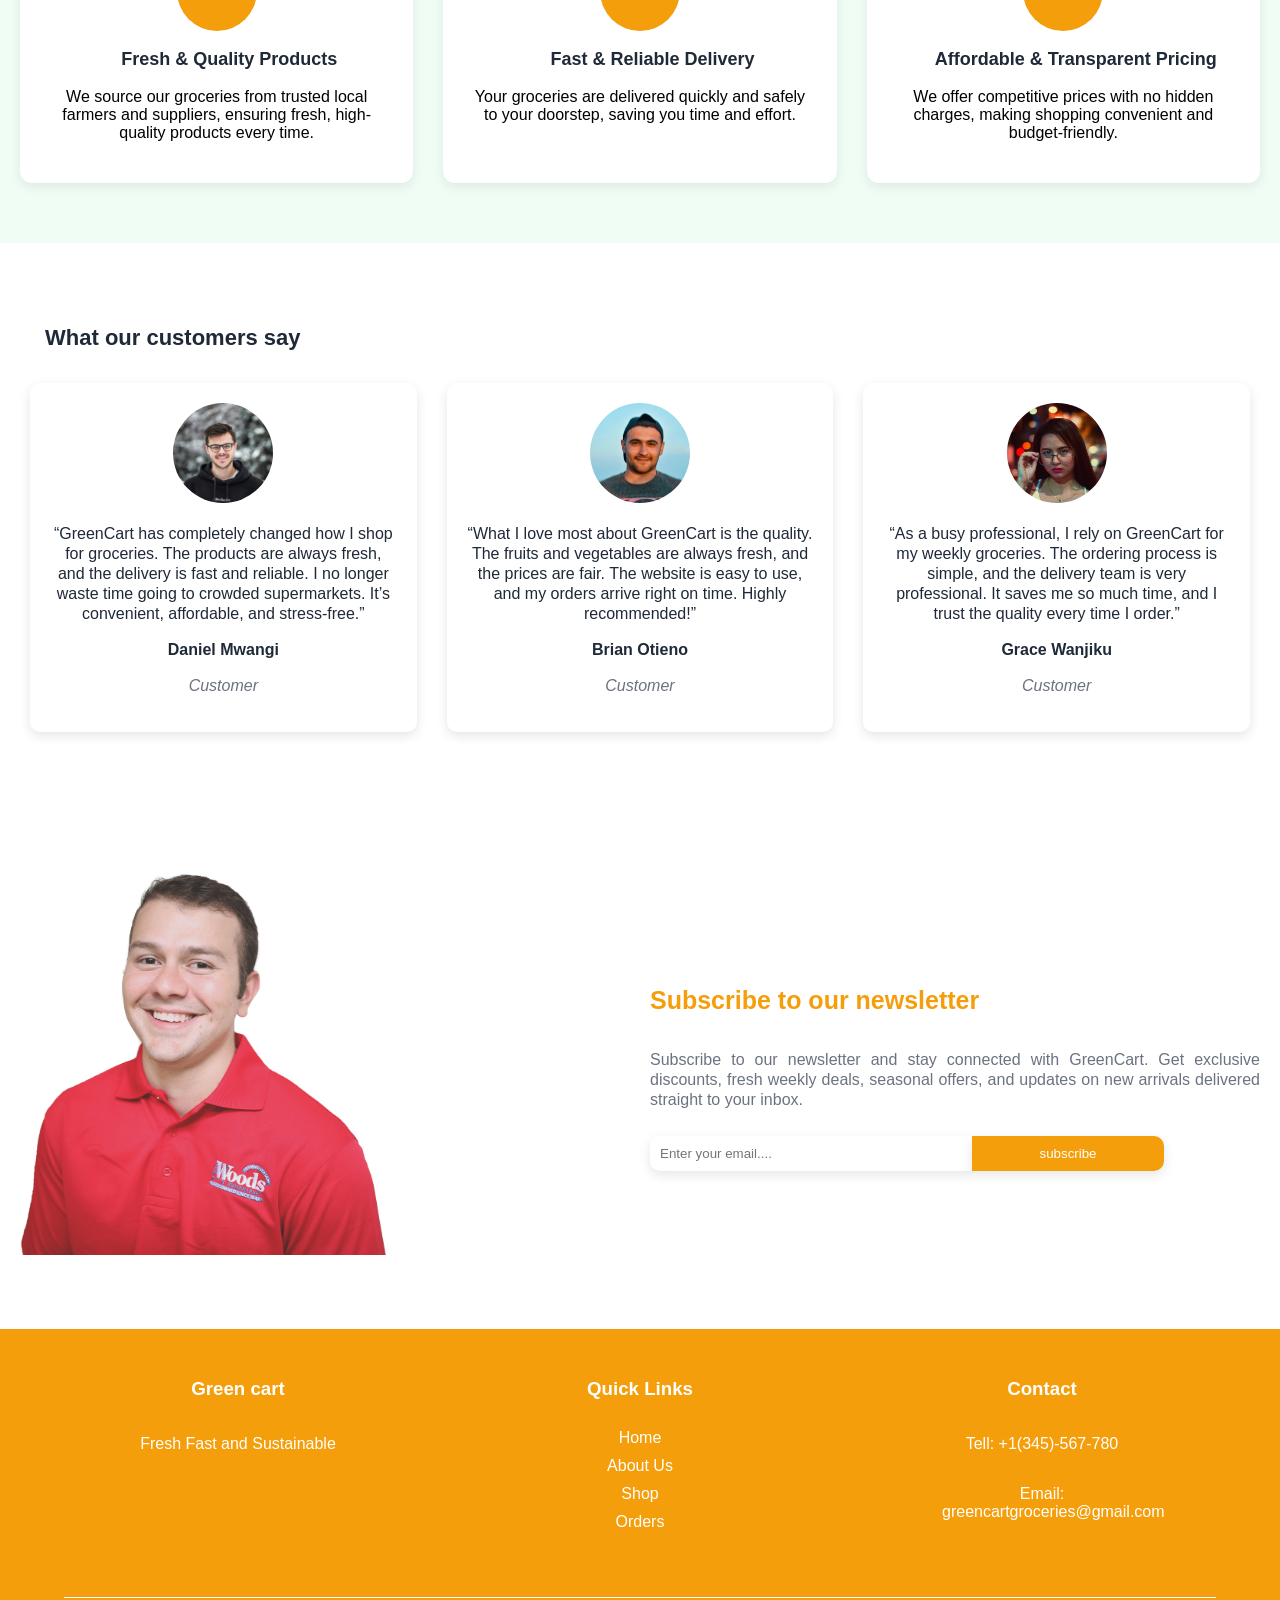
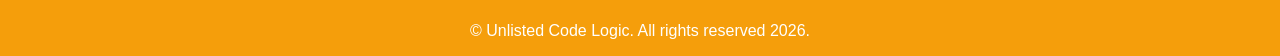
==== commit bc51af32: "Added an alert modal" ====
--- a/index.html
+++ b/index.html
@@ -17,7 +17,7 @@
         <div class="logo-container">
           <h3>Green Cart</h3>
         </div>
-        <input type="checkbox" id="sidebar-active" />
+        <input type="checkbox" id="sidebar-active" placeholder="." />
         <label for="sidebar-active"
           ><i class="fa-solid fa-bars-staggered"></i
         ></label>
@@ -29,7 +29,10 @@
             <li><a href="products.html">Shop</a></li>
             <li><a href="cart.html">Orders</a></li>
             <li class="shopping-cart">
-              <div class="cart-container">
+              <div
+                class="cart-container"
+                onclick="window.location.href = 'cart.html'"
+              >
                 <p id="number-of-items">5</p>
                 <i class="fa-solid fa-cart-shopping"></i>
               </div>
@@ -47,10 +50,10 @@
             GreenCart makes grocery shopping effortless. Fresh products, smart
             prices, and delivery you can rely on.
           </p>
-          <a href="#">Explore now &#8594;</a>
-        </div>
-        <div class="col-1">
-          <img src="images/hero-image.png" />
+          <a href="products.html">Explore now &#8594;</a>
+        </div>
+        <div class="col-1">
+          <img src="images/hero-image.png" alt="." />
         </div>
       </div>
     </div>
@@ -69,12 +72,11 @@
             <i class="fa-regular fa-star"></i>
           </div>
           <p class="product-price">ksh.62.00</p>
-          <button class="add-to-cart">Add to cart</button>
         </div>
 
         <div class="product">
           <p class="lowered-price">ksh. -10.00</p>
-          <img src="images/cooking-oil.png" alt="."/>
+          <img src="images/cooking-oil.png" alt="." />
           <p class="product-name">Vegetable oil</p>
           <div class="rating">
             <i class="fa-solid fa-star"></i>
@@ -84,7 +86,6 @@
             <i class="fa-regular fa-star"></i>
           </div>
           <p class="product-price">ksh.230.00</p>
-          <button class="add-to-cart">Add to cart</button>
         </div>
 
         <div class="product">
@@ -99,7 +100,6 @@
             <i class="fa-regular fa-star"></i>
           </div>
           <p class="product-price">ksh.439.00</p>
-          <button class="add-to-cart">Add to cart</button>
         </div>
 
         <div class="product">
@@ -114,7 +114,6 @@
             <i class="fa-regular fa-star"></i>
           </div>
           <p class="product-price">ksh.231.00</p>
-          <button class="add-to-cart">Add to cart</button>
         </div>
       </div>
     </section>
--- a/style.css
+++ b/style.css
@@ -245,7 +245,6 @@
   transition: transform 0.2s ease;
   font-family: sans-serif;
   text-align: center;
-
 }
 .reasons .reason-card h3 {
   font-size: 18px;
@@ -257,12 +256,12 @@
   font-size: 30px;
   border-radius: 50%;
   background: var(--accent-orange);
-  color:#fff; 
-  display: flex;
-  align-items: center;
-  justify-content: center; 
+  color: #fff;
+  display: flex;
+  align-items: center;
+  justify-content: center;
   margin: 0 auto;
-} 
+}
 .testimonial {
   padding: 60px 20px;
   background-color: var(--bg-white);
@@ -473,7 +472,7 @@
   align-items: center;
   padding: 10px;
 }
-.categories .products-container-02{
+.categories .products-container-02 {
   padding: 60px 20px;
 }
 .categories .category-buttons button {
@@ -485,7 +484,7 @@
   color: var(--text-dark);
   background: var(--bg-white);
   cursor: pointer;
-  transition: all .2s;
+  transition: all 0.2s;
   box-shadow: 0 4px 12px rgba(0, 0, 0, 0.1);
 }
 .categories .category-buttons button:hover {
@@ -493,7 +492,7 @@
   background: var(--accent-orange);
 }
 
-.categories .category-buttons .active{
+.categories .category-buttons .active {
   color: #fff;
   background-color: var(--accent-orange);
 }
@@ -531,75 +530,122 @@
   box-shadow: 0px 0px 15px 0px rgba(0, 0, 0, 0.1);
   background-color: var(--primary-green);
 }
-.cart-section{
+.cart-section {
   max-width: 70%;
   padding: 20px 20px;
   margin: 0 auto;
 }
-.cart-section h3{
+.cart-section h3 {
   font-family: sans-serif;
   color: var(--text-dark);
   text-align: center;
   font-size: 22px;
 }
 
-.cart-section .shopping-cart-container{
-  padding: 20px 20px;
+.cart-section .shopping-cart-container {
+  padding: 10px 10px;
   display: flex;
   gap: 10px;
   flex-direction: column;
-}
-.cart-section .shopping-cart-container .cart-product{
-  padding: 10px;
-  display: flex;
-  gap: 10px;
+  width: 100%;
+}
+.cart-section .shopping-cart-container .cart-product {
+  padding: 10px;
+  display: flex;
+  gap: 15px;
   font-family: sans-serif;
   justify-content: space-around;
   border-bottom: 1px solid var(--text-muted);
 }
-.shopping-cart-container .cart-product img{
-  height: 80px;
-  width: 80px;
-  object-fit: cover;
-}
-
- .cart-product .cart-product-name{
+.shopping-cart-container .cart-product img {
+  height: 100px;
+  width: 100px;
+  object-fit: contain;
+}
+
+.cart-product .cart-product-name {
   font-weight: 800;
   color: var(--text-dark);
 }
-.cart-product .order-info button{
-padding: 10px;
-border: none;
-outline: none;
-color: #fff;
-border-radius: 5px;
-cursor: pointer;
-background: var(--accent-orange);
-}
-.cart-product .order-info button:hover{
-  opacity: .9;
-}
-.cart-section .submit-info{
-  padding: 10px;
-}
-.cart-section .submit-info p{
+.cart-product .order-info {
+  width: 200px;
+}
+.cart-product .order-info button {
+  padding: 10px;
+  border: none;
+  outline: none;
+  color: #fff;
+  border-radius: 5px;
+  cursor: pointer;
+  background: var(--accent-orange);
+}
+.cart-product .order-info button:hover {
+  opacity: 0.9;
+}
+.cart-section .submit-info {
+  padding: 10px;
+}
+.cart-section .submit-info p {
   font-family: sans-serif;
   color: var(--text-muted);
   font-weight: 700;
   font-size: 20px;
 }
-.cart-section .submit-info button{
-  padding: 10px;
-border: none;
-outline: none;
-color: #fff;
-border-radius: 5px;
-cursor: pointer;
-background: var(--primary-green-hover);
-}
-.cart-section .submit-info button:hover{
-  opacity: .8;
-}
-
-
-
+.cart-section .submit-info button {
+  padding: 10px;
+  border: none;
+  outline: none;
+  color: #fff;
+  border-radius: 5px;
+  cursor: pointer;
+  background: var(--primary-green-hover);
+}
+.cart-section .submit-info button:hover {
+  opacity: 0.8;
+}
+
+/* Alert model */
+.alert-modal {
+  padding: 5px;
+  display: flex;
+  align-items: center;
+  border-radius: 10px;
+  position: fixed;
+  top: 5%;
+  right: 5%;
+  scale: 0;
+  gap: 10px;
+  z-index: 1000;
+  background-color: var(--bg-light);
+  transition: all .3s;
+  box-shadow: 0px 0px 15px 0px rgba(0, 0, 0, 0.2);
+}
+
+.alert-active {
+  scale: 1;
+}
+
+
+.alert-modal .alert-info {
+  width: 100%;
+  padding: 5px;
+  font-family: sans-serif;
+}
+.alert-modal .alert-info h3 {
+  font-size: 18px;
+  color: var(--text-dark);
+}
+.alert-modal .alert-info p {
+  font-size: 15px;
+  color: var(--text-dark);
+}
+
+.alert-modal i {
+  height: 30px;
+  width: 30px;
+  padding: 10px;
+  border-radius: 50%;
+  font-size: 30px;
+  color: var(--secondary-green);
+  background: var(--bg-white);
+}
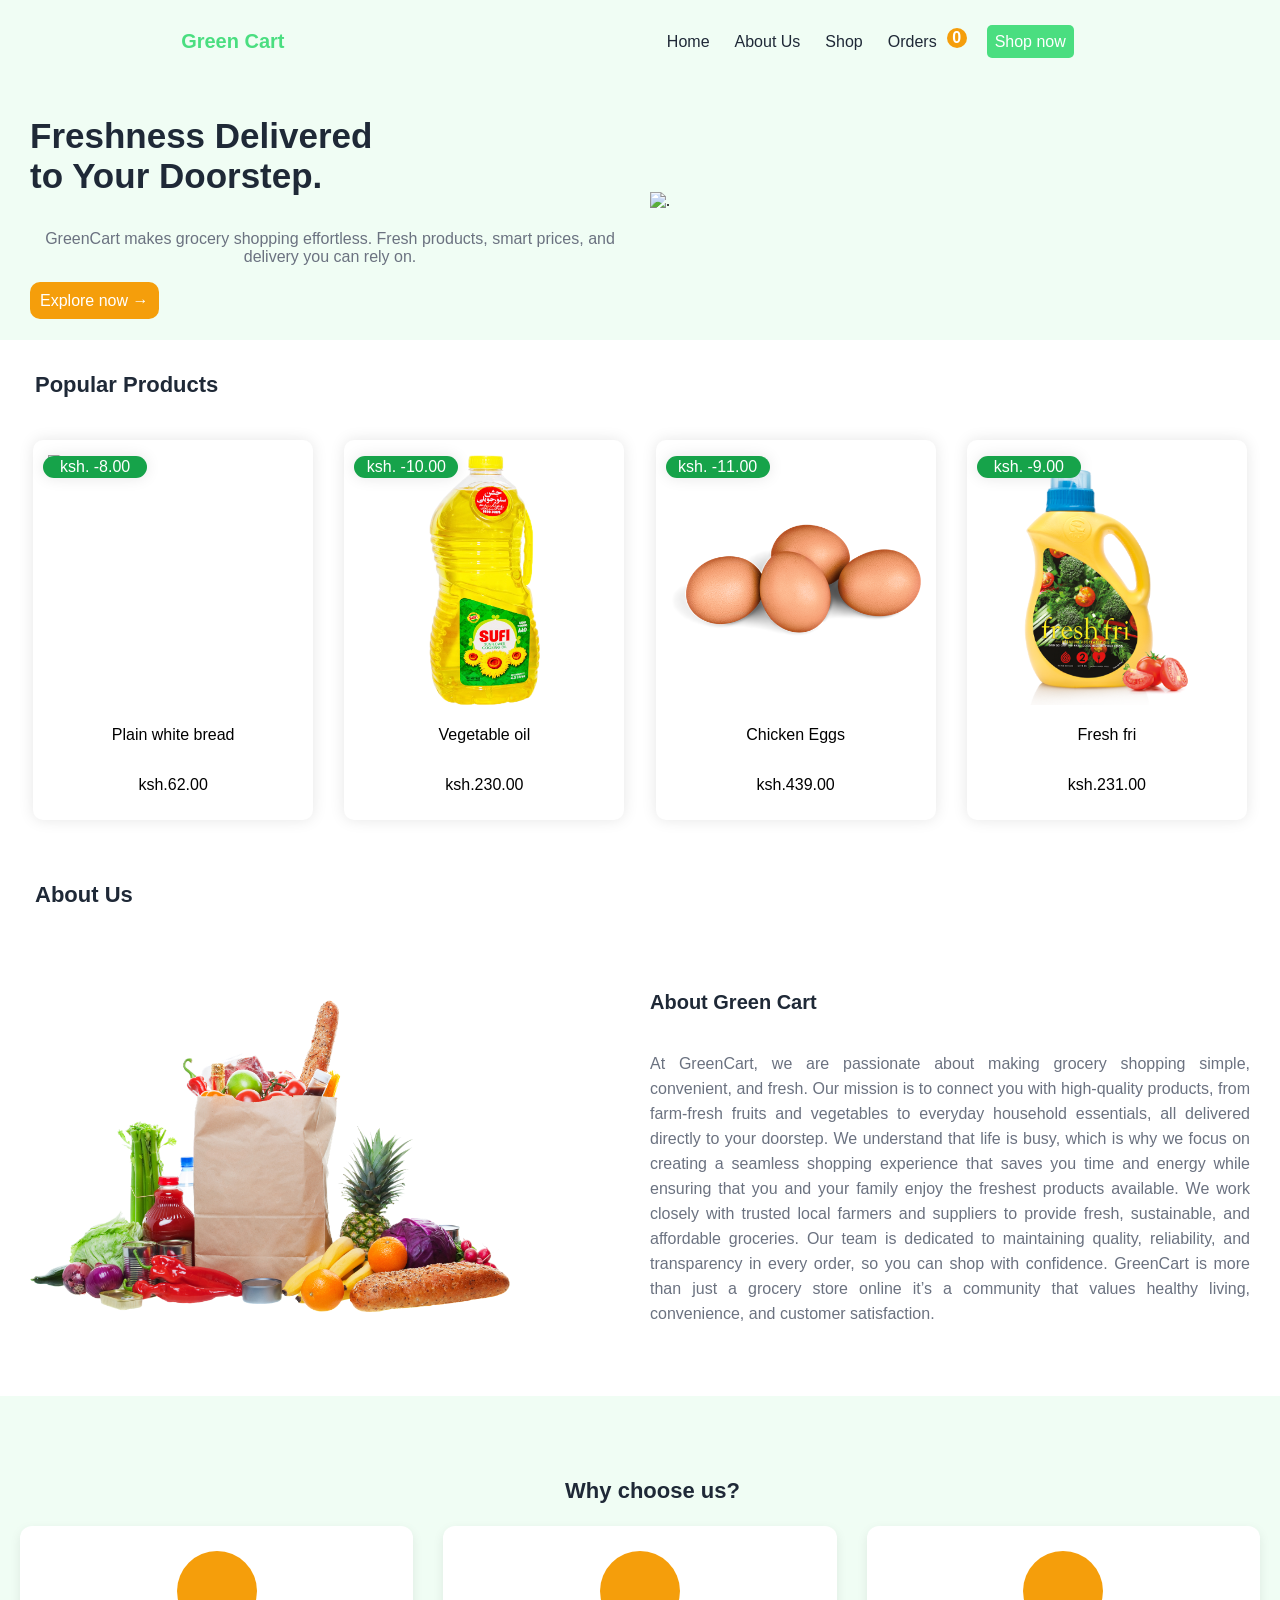
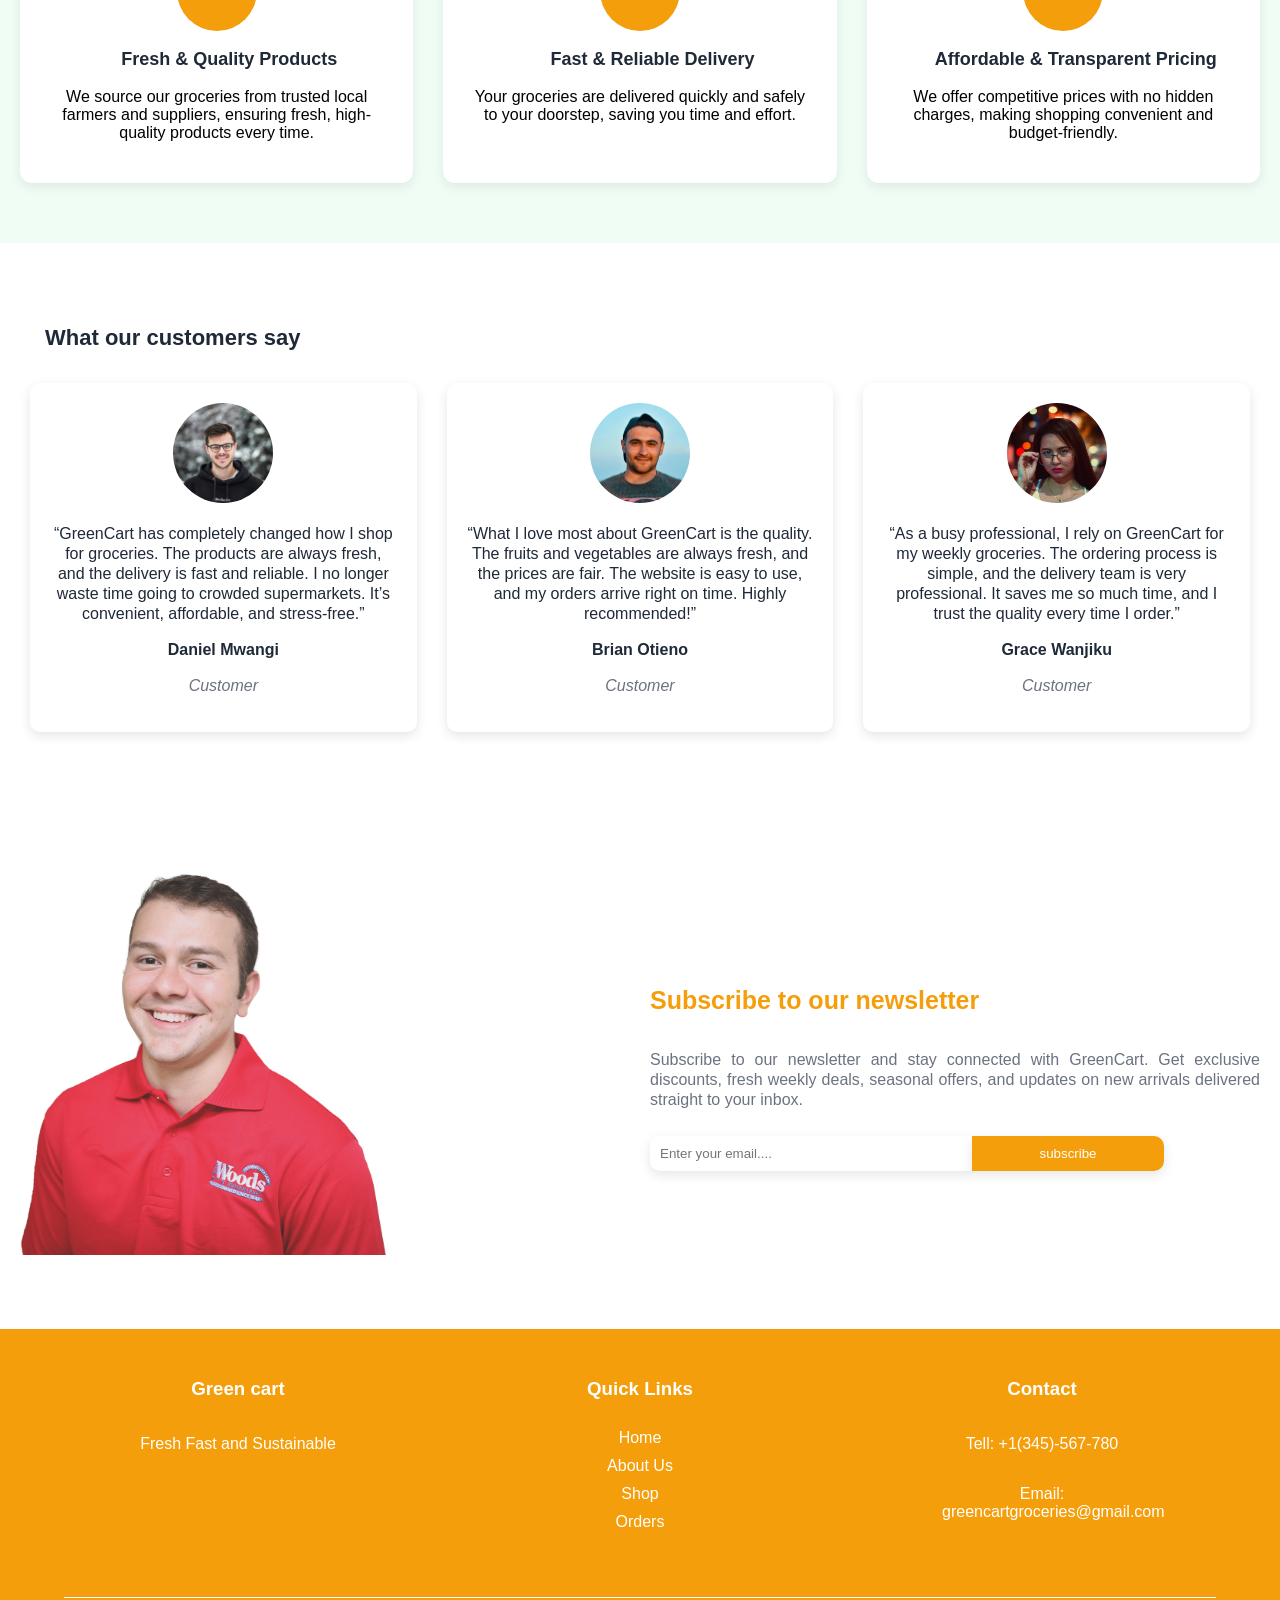
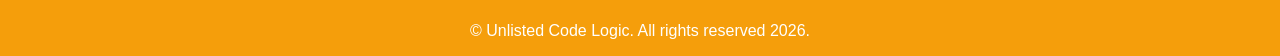
==== commit 8ab631e6: "update" ====
--- a/index.html
+++ b/index.html
@@ -33,7 +33,7 @@
                 class="cart-container"
                 onclick="window.location.href = 'cart.html'"
               >
-                <p id="number-of-items">5</p>
+                <p id="number-of-items">0</p>
                 <i class="fa-solid fa-cart-shopping"></i>
               </div>
             </li>
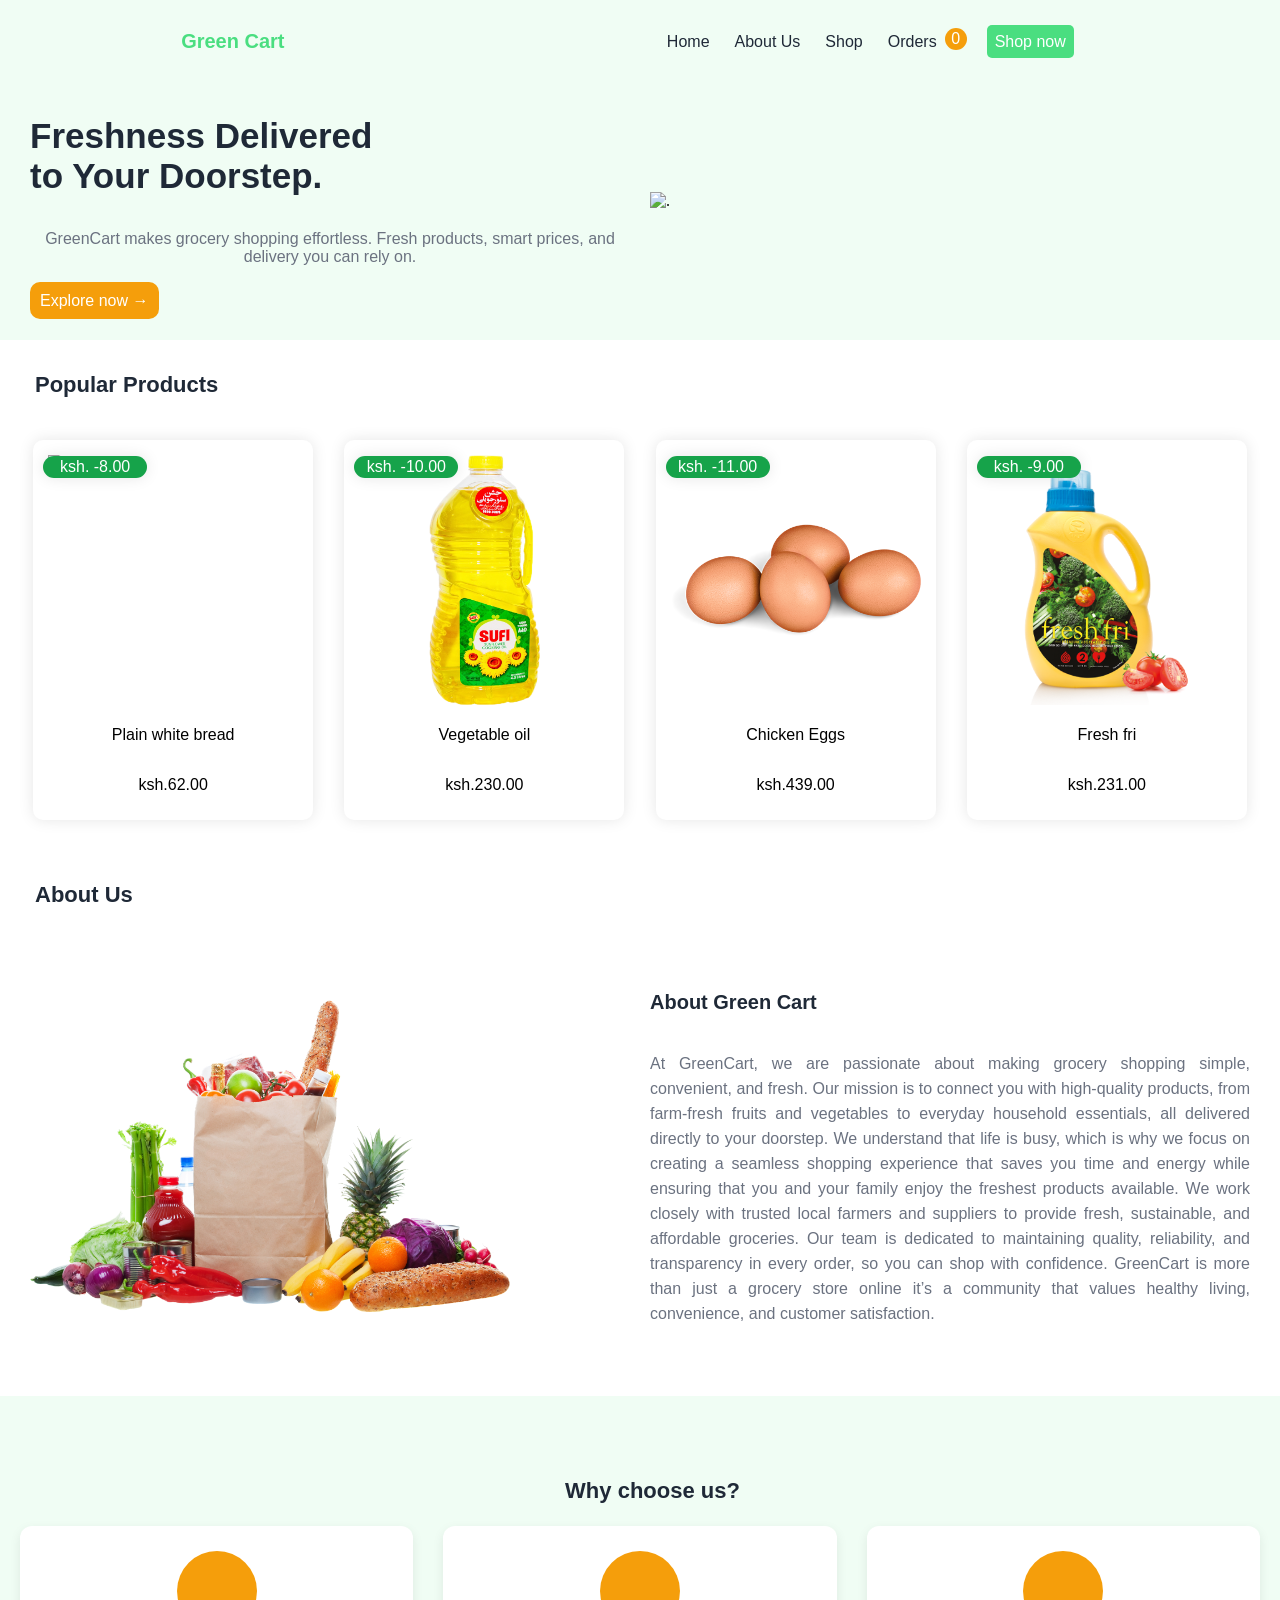
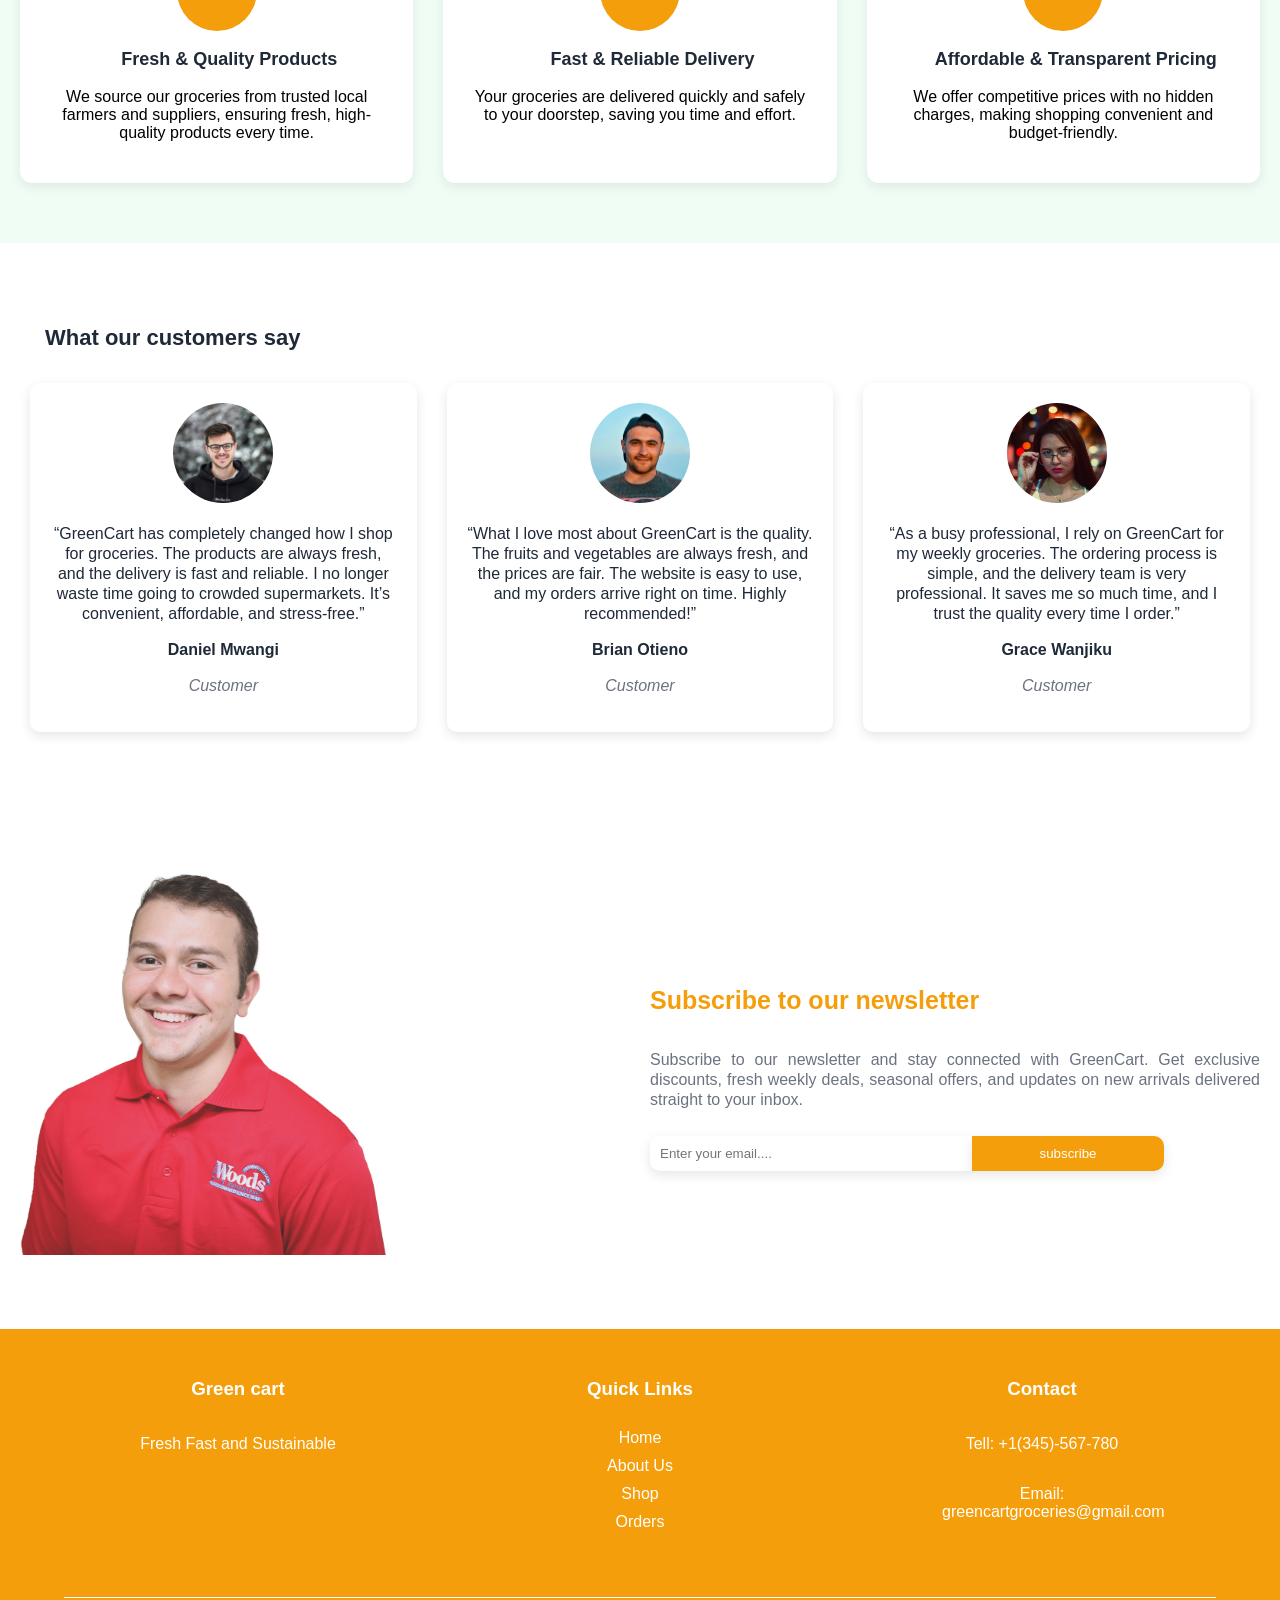
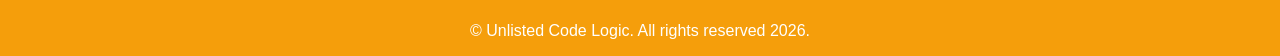
==== commit 0b99f434: "update" ====
--- a/index.html
+++ b/index.html
@@ -12,6 +12,13 @@
     <link rel="shortcut icon" href="images/favicon.png" type="image/x-icon" />
   </head>
   <body>
+    <div class="alert-modal">
+      <i class="fa-solid fa-bell"></i>
+      <div class="alert-info">
+        <h3 class="alert-title">Added to cart!</h3>
+        <p class="alert-message">Apple has been added to your cart!</p>
+      </div>
+    </div>
     <div class="container">
       <div class="navbar">
         <div class="logo-container">
@@ -224,7 +231,7 @@
           </p>
           <div class="email-container">
             <input type="email" placeholder="Enter your email...." />
-            <button>subscribe</button>
+            <button id="subscribe-newsletter">subscribe</button>
           </div>
         </div>
       </div>
--- a/style.css
+++ b/style.css
@@ -83,14 +83,16 @@
   align-items: center;
   justify-content: center;
   font-family: sans-serif;
-  font-weight: 700;
+  font-weight: 400;
   color: #fff;
   border-radius: 50%;
   top: -30px;
   right: -5px;
+  font-size: 16px;
+  padding: 1px;
 }
 nav ul .cart-container i {
-  font-size: 22px;
+  font-size: 25px;
   color: var(--text-muted);
 }
 
@@ -166,8 +168,13 @@
   flex-direction: column;
   position: relative;
   font-family: sans-serif;
+  transition: all .2s;
   box-shadow: 0px 0px 15px 0px rgba(0, 0, 0, 0.1);
 }
+.products-container .product:hover{
+  scale: 1.07;
+}
+
 .products-container .product .lowered-price {
   padding: 2px;
   width: 100px;
@@ -614,17 +621,16 @@
   top: 5%;
   right: 5%;
   scale: 0;
-  gap: 10px;
+  gap: 15px;
   z-index: 1000;
   background-color: var(--bg-light);
-  transition: all .3s;
+  transition: all 0.3s;
   box-shadow: 0px 0px 15px 0px rgba(0, 0, 0, 0.2);
 }
 
 .alert-active {
   scale: 1;
 }
-
 
 .alert-modal .alert-info {
   width: 100%;
@@ -632,7 +638,7 @@
   font-family: sans-serif;
 }
 .alert-modal .alert-info h3 {
-  font-size: 18px;
+  font-size: 15px;
   color: var(--text-dark);
 }
 .alert-modal .alert-info p {
@@ -641,11 +647,7 @@
 }
 
 .alert-modal i {
-  height: 30px;
-  width: 30px;
-  padding: 10px;
-  border-radius: 50%;
-  font-size: 30px;
+  padding: 10px;
+  font-size: 25px;
   color: var(--secondary-green);
-  background: var(--bg-white);
-}
+}
